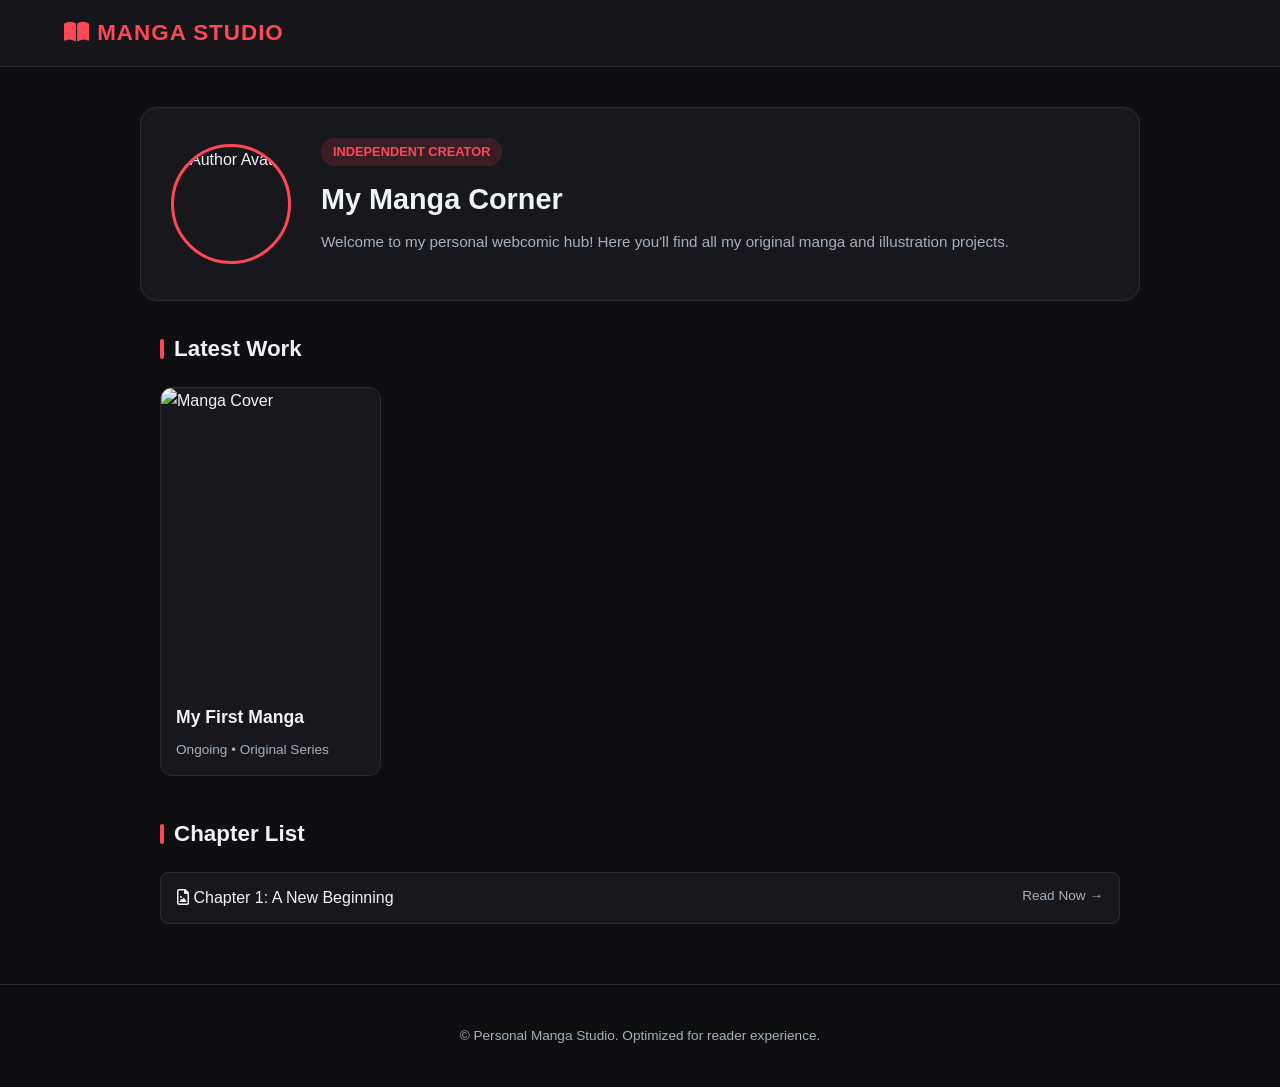
==== index.html @ dee367f9 "Update index.html" ====
<!DOCTYPE html>
<html lang="en">
<head>
  <meta charset="UTF-8">
  <meta name="viewport" content="width=device-width, initial-scale=1.0">
  <title>SorraWorks | Author Portfolio</title>
  <link href="https://cdnjs.cloudflare.com/ajax/libs/font-awesome/6.0.0/css/all.min.css" rel="stylesheet">
  <style>
    :root {
      --bg-primary: #0f0f12;
      --bg-card: #18181c;
      --accent: #ff4757;
      --accent-hover: #ff6b81;
      --text-main: #f1f2f6;
      --text-muted: #a4b0be;
    }

    * { box-sizing: border-box; margin: 0; padding: 0; }
    
    body {
      font-family: 'Segoe UI', Tahoma, Geneva, Verdana, sans-serif;
      background-color: var(--bg-primary);
      color: var(--text-main);
      line-height: 1.6;
    }

    /* Header & Navigation */
    header {
      background: rgba(24, 24, 28, 0.9);
      backdrop-filter: blur(10px);
      position: sticky;
      top: 0;
      z-index: 100;
      border-bottom: 1px solid #2a2a30;
      padding: 15px 5%;
      display: flex;
      justify-content: space-between;
      align-items: center;
    }

    .logo {
      font-size: 1.4rem;
      font-weight: 800;
      color: var(--accent);
      text-transform: uppercase;
      letter-spacing: 1px;
    }

    /* Author Hero Section */
    .hero {
      max-width: 1000px;
      margin: 40px auto 20px;
      padding: 30px;
      display: flex;
      gap: 30px;
      align-items: center;
      background: var(--bg-card);
      border-radius: 16px;
      border: 1px solid #2a2a30;
    }

    .author-avatar {
  width: 120px;  /* Thay đổi chiều rộng (ví dụ: 150px nếu muốn to hơn) */
  height: 120px; /* Thay đổi chiều cao (giữ nguyên bằng width để ảnh luôn tròn) */
  border-radius: 50%;
  object-fit: cover;
  border: 3px solid var(--accent);
  flex-shrink: 0;
    }

    .author-info h1 {
      font-size: 1.8rem;
      margin-bottom: 8px;
    }

    .author-info p {
      color: var(--text-muted);
      font-size: 0.95rem;
      margin-bottom: 15px;
    }

    .badge {
      display: inline-block;
      background: rgba(255, 71, 87, 0.15);
      color: var(--accent);
      padding: 4px 12px;
      border-radius: 20px;
      font-size: 0.8rem;
      font-weight: 600;
      margin-bottom: 10px;
    }

    /* Main Content Container */
    .container {
      max-width: 1000px;
      margin: 30px auto;
      padding: 0 20px;
    }

    .section-title {
      font-size: 1.4rem;
      margin-bottom: 20px;
      display: flex;
      align-items: center;
      gap: 10px;
    }

    .section-title::before {
      content: '';
      display: block;
      width: 4px;
      height: 20px;
      background: var(--accent);
      border-radius: 2px;
    }

    /* Manga Card Grid */
    .manga-grid {
      display: grid;
      grid-template-columns: repeat(auto-fill, minmax(220px, 1fr));
      gap: 25px;
    }

    .manga-card {
      background: var(--bg-card);
      border-radius: 12px;
      overflow: hidden;
      border: 1px solid #2a2a30;
      transition: all 0.3s ease;
      text-decoration: none;
      color: inherit;
      display: flex;
      flex-direction: column;
    }

    .manga-card:hover {
      transform: translateY(-8px);
      border-color: var(--accent);
      box-shadow: 0 10px 20px rgba(255, 71, 87, 0.15);
    }

    .cover-wrapper {
      position: relative;
      width: 100%;
      height: 300px;
      overflow: hidden;
    }

    .cover-wrapper img {
      width: 100%;
      height: 100%;
      object-fit: cover;
      transition: transform 0.5s ease;
    }

    .manga-card:hover .cover-wrapper img {
      transform: scale(1.05);
    }

    .card-details {
      padding: 15px;
      flex-grow: 1;
      display: flex;
      flex-direction: column;
      justify-content: space-between;
    }

    .manga-title {
      font-size: 1.1rem;
      font-weight: 700;
      margin-bottom: 8px;
    }

    .chapter-count {
      color: var(--text-muted);
      font-size: 0.85rem;
    }

    /* Chapter List */
    .chapter-list {
      margin-top: 15px;
      list-style: none;
    }

    .chapter-item a {
      display: flex;
      justify-content: space-between;
      padding: 12px 16px;
      background: var(--bg-card);
      margin-bottom: 8px;
      border-radius: 8px;
      color: var(--text-main);
      text-decoration: none;
      border: 1px solid #2a2a30;
      transition: all 0.2s;
    }

    .chapter-item a:hover {
      background: #222228;
      border-color: var(--accent);
      color: var(--accent);
    }

    footer {
      text-align: center;
      padding: 40px 20px;
      color: var(--text-muted);
      font-size: 0.85rem;
      border-top: 1px solid #2a2a30;
      margin-top: 60px;
    }

    @media (max-width: 600px) {
      .hero {
        flex-direction: column;
        text-align: center;
      }
    }
  </style>
</head>
<body>

  <header>
    <div class="logo"><i class="fa-solid fa-book-open"></i> Manga Studio</div>
  </header>

  <div class="hero">
    <img src="IMG_1903 (1).PNG" alt="Author Avatar" class="author-avatar">
    <div class="author-info">
      <span class="badge">INDEPENDENT CREATOR</span>
      <h1>My Manga Corner</h1>
      <p>Welcome to my personal webcomic hub! Here you'll find all my original manga and illustration projects.</p>
    </div>
  </div>

  <div class="container">
    <h2 class="section-title">Latest Work</h2>
    
    <div class="manga-grid">
      <div class="manga-card">
        <div class="cover-wrapper">
          <img src="IMG_1903 (1).PNG" alt="Manga Cover">
        </div>
        <div class="card-details">
          <div>
            <div class="manga-title">My First Manga</div>
            <div class="chapter-count">Ongoing • Original Series</div>
          </div>
        </div>
      </div>
    </div>

    <h2 class="section-title" style="margin-top: 40px;">Chapter List</h2>
    <ul class="chapter-list">
      <li class="chapter-item">
        <a href="read-ch1.html">
          <span><i class="fa-regular fa-file-image"></i> Chapter 1: A New Beginning</span>
          <span style="color: var(--text-muted); font-size: 0.85rem;">Read Now →</span>
        </a>
      </li>
    </ul>
  </div>

  <footer>
    <p>© Personal Manga Studio. Optimized for reader experience.</p>
  </footer>

</body>
</html>
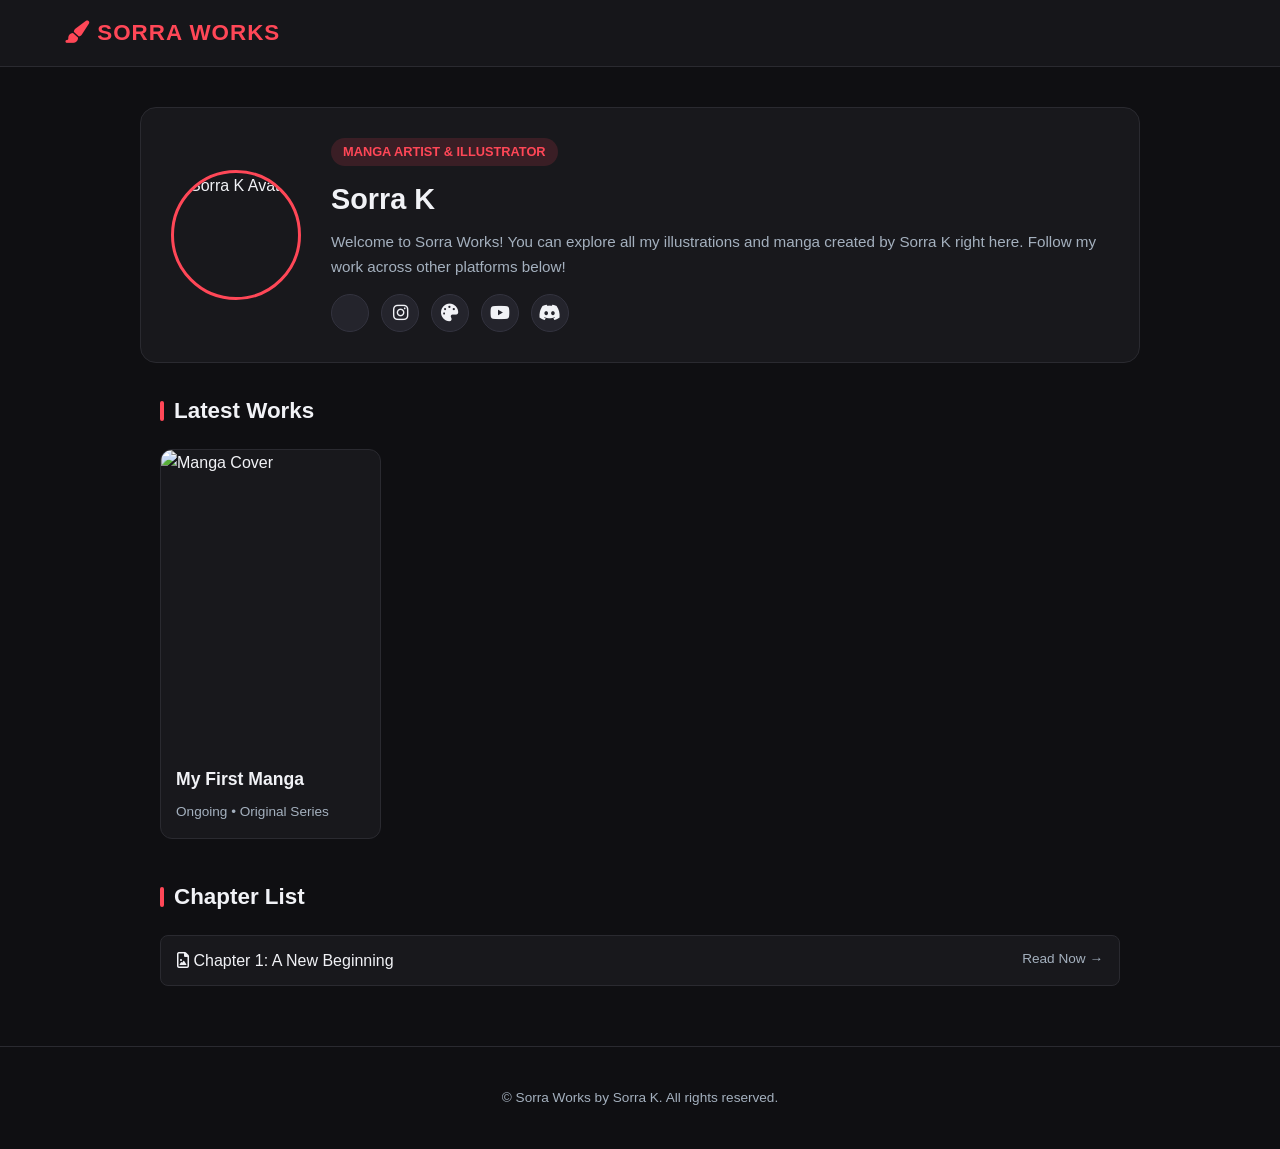
==== commit a0bd50f5: "Update index.html" ====
--- a/index.html
+++ b/index.html
@@ -3,7 +3,7 @@
 <head>
   <meta charset="UTF-8">
   <meta name="viewport" content="width=device-width, initial-scale=1.0">
-  <title>SorraWorks | Author Portfolio</title>
+  <title>Sorra Works | Official Portfolio</title>
   <link href="https://cdnjs.cloudflare.com/ajax/libs/font-awesome/6.0.0/css/all.min.css" rel="stylesheet">
   <style>
     :root {
@@ -60,12 +60,12 @@
     }
 
     .author-avatar {
-  width: 120px;  /* Thay đổi chiều rộng (ví dụ: 150px nếu muốn to hơn) */
-  height: 120px; /* Thay đổi chiều cao (giữ nguyên bằng width để ảnh luôn tròn) */
-  border-radius: 50%;
-  object-fit: cover;
-  border: 3px solid var(--accent);
-  flex-shrink: 0;
+      width: 130px;
+      height: 130px;
+      border-radius: 50%;
+      object-fit: cover;
+      border: 3px solid var(--accent);
+      flex-shrink: 0;
     }
 
     .author-info h1 {
@@ -90,6 +90,34 @@
       margin-bottom: 10px;
     }
 
+    /* Social Media Links */
+    .social-links {
+      display: flex;
+      gap: 12px;
+      margin-top: 10px;
+    }
+
+    .social-btn {
+      width: 38px;
+      height: 38px;
+      border-radius: 50%;
+      background: #24242c;
+      color: var(--text-main);
+      display: flex;
+      align-items: center;
+      justify-content: center;
+      text-decoration: none;
+      transition: all 0.3s ease;
+      font-size: 1.1rem;
+      border: 1px solid #33333f;
+    }
+
+    .social-btn:hover {
+      background: var(--accent);
+      color: #fff;
+      transform: translateY(-3px);
+    }
+
     /* Main Content Container */
     .container {
       max-width: 1000px;
@@ -215,26 +243,38 @@
         flex-direction: column;
         text-align: center;
       }
+      .social-links {
+        justify-content: center;
+      }
     }
   </style>
 </head>
 <body>
 
   <header>
-    <div class="logo"><i class="fa-solid fa-book-open"></i> Manga Studio</div>
+    <div class="logo"><i class="fa-solid fa-paintbrush"></i> Sorra Works</div>
   </header>
 
   <div class="hero">
-    <img src="IMG_1903 (1).PNG" alt="Author Avatar" class="author-avatar">
+    <img src="IMG_1903 (1).PNG" alt="Sorra K Avatar" class="author-avatar">
+    
     <div class="author-info">
-      <span class="badge">INDEPENDENT CREATOR</span>
-      <h1>My Manga Corner</h1>
-      <p>Welcome to my personal webcomic hub! Here you'll find all my original manga and illustration projects.</p>
+      <span class="badge">MANGA ARTIST & ILLUSTRATOR</span>
+      <h1>Sorra K</h1>
+      <p>Welcome to Sorra Works! You can explore all my illustrations and manga created by Sorra K right here. Follow my work across other platforms below!</p>
+      
+      <div class="social-links">
+        <a href="https://x.com" target="_blank" class="social-btn" title="X (Twitter)"><i class="fa-brands fa-x-twitter"></i></a>
+        <a href="https://instagram.com" target="_blank" class="social-btn" title="Instagram"><i class="fa-brands fa-instagram"></i></a>
+        <a href="https://pixiv.net" target="_blank" class="social-btn" title="Pixiv"><i class="fa-solid fa-palette"></i></a>
+        <a href="https://youtube.com" target="_blank" class="social-btn" title="YouTube"><i class="fa-brands fa-youtube"></i></a>
+        <a href="https://discord.com" target="_blank" class="social-btn" title="Discord"><i class="fa-brands fa-discord"></i></a>
+      </div>
     </div>
   </div>
 
   <div class="container">
-    <h2 class="section-title">Latest Work</h2>
+    <h2 class="section-title">Latest Works</h2>
     
     <div class="manga-grid">
       <div class="manga-card">
@@ -262,7 +302,7 @@
   </div>
 
   <footer>
-    <p>© Personal Manga Studio. Optimized for reader experience.</p>
+    <p>© Sorra Works by Sorra K. All rights reserved.</p>
   </footer>
 
 </body>
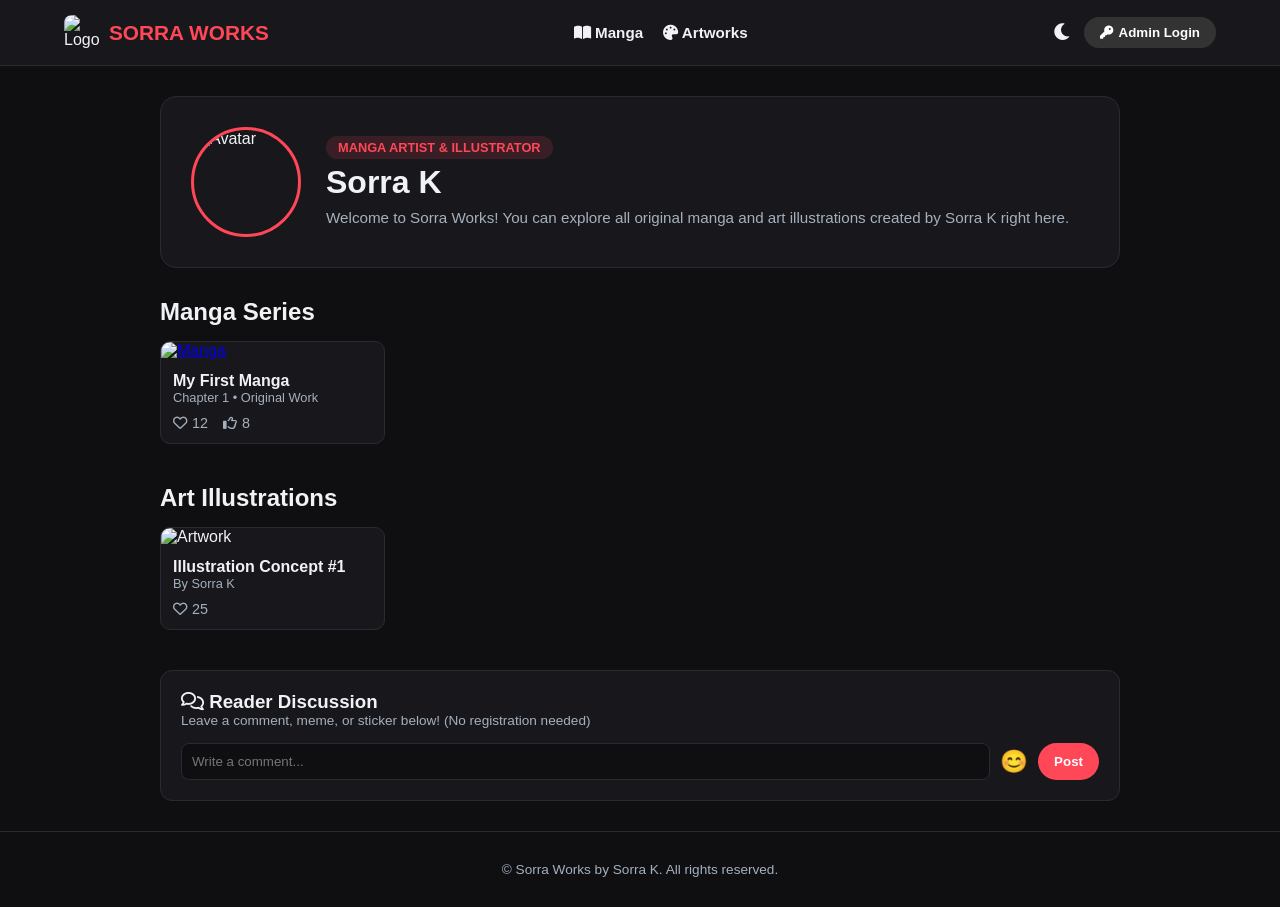
==== commit 5df4ad87: "Update index.html" ====
--- a/index.html
+++ b/index.html
@@ -1,309 +1,406 @@
 <!DOCTYPE html>
-<html lang="en">
+<html lang="en" data-theme="dark">
 <head>
   <meta charset="UTF-8">
   <meta name="viewport" content="width=device-width, initial-scale=1.0">
-  <title>Sorra Works | Official Portfolio</title>
+  <title>Sorra Works | Official Manga & Art Platform</title>
   <link href="https://cdnjs.cloudflare.com/ajax/libs/font-awesome/6.0.0/css/all.min.css" rel="stylesheet">
   <style>
+    /* CSS Variables for Light & Dark Mode */
     :root {
       --bg-primary: #0f0f12;
       --bg-card: #18181c;
-      --accent: #ff4757;
-      --accent-hover: #ff6b81;
       --text-main: #f1f2f6;
       --text-muted: #a4b0be;
+      --accent: #ff4757;
+      --border: #2a2a32;
+    }
+
+    [data-theme="light"] {
+      --bg-primary: #f5f5f7;
+      --bg-card: #ffffff;
+      --text-main: #1d1d1f;
+      --text-muted: #86868b;
+      --accent: #ff4757;
+      --border: #e5e5ea;
     }
 
     * { box-sizing: border-box; margin: 0; padding: 0; }
-    
+
     body {
       font-family: 'Segoe UI', Tahoma, Geneva, Verdana, sans-serif;
       background-color: var(--bg-primary);
       color: var(--text-main);
-      line-height: 1.6;
-    }
-
-    /* Header & Navigation */
+      transition: background-color 0.3s, color 0.3s;
+    }
+
+    /* Header */
     header {
-      background: rgba(24, 24, 28, 0.9);
-      backdrop-filter: blur(10px);
+      background: var(--bg-card);
+      border-bottom: 1px solid var(--border);
+      padding: 15px 5%;
+      display: flex;
+      justify-content: space-between;
+      align-items: center;
       position: sticky;
       top: 0;
       z-index: 100;
-      border-bottom: 1px solid #2a2a30;
-      padding: 15px 5%;
-      display: flex;
-      justify-content: space-between;
-      align-items: center;
-    }
-
-    .logo {
-      font-size: 1.4rem;
+    }
+
+    .logo-container {
+      display: flex;
+      align-items: center;
+      gap: 10px;
+    }
+
+    .site-logo {
+      width: 35px;
+      height: 35px;
+      border-radius: 8px;
+      object-fit: cover;
+    }
+
+    .logo-text {
+      font-size: 1.3rem;
       font-weight: 800;
       color: var(--accent);
       text-transform: uppercase;
-      letter-spacing: 1px;
-    }
-
-    /* Author Hero Section */
+    }
+
+    nav {
+      display: flex;
+      gap: 20px;
+    }
+
+    nav a {
+      color: var(--text-main);
+      text-decoration: none;
+      font-weight: 600;
+      font-size: 0.95rem;
+    }
+
+    .nav-actions {
+      display: flex;
+      align-items: center;
+      gap: 12px;
+    }
+
+    .btn {
+      padding: 8px 16px;
+      border-radius: 20px;
+      border: none;
+      font-weight: 600;
+      cursor: pointer;
+      background: var(--accent);
+      color: white;
+      text-decoration: none;
+      display: inline-flex;
+      align-items: center;
+      gap: 6px;
+    }
+
+    .theme-toggle {
+      background: none;
+      border: none;
+      color: var(--text-main);
+      font-size: 1.2rem;
+      cursor: pointer;
+    }
+
+    /* Container */
+    .container {
+      max-width: 1000px;
+      margin: 30px auto;
+      padding: 0 20px;
+    }
+
+    /* Hero / Creator Profile */
     .hero {
-      max-width: 1000px;
-      margin: 40px auto 20px;
-      padding: 30px;
-      display: flex;
-      gap: 30px;
-      align-items: center;
       background: var(--bg-card);
       border-radius: 16px;
-      border: 1px solid #2a2a30;
+      padding: 30px;
+      display: flex;
+      gap: 25px;
+      align-items: center;
+      border: 1px solid var(--border);
+      margin-bottom: 30px;
     }
 
     .author-avatar {
-      width: 130px;
-      height: 130px;
+      width: 110px;
+      height: 110px;
       border-radius: 50%;
       object-fit: cover;
       border: 3px solid var(--accent);
-      flex-shrink: 0;
-    }
-
-    .author-info h1 {
-      font-size: 1.8rem;
-      margin-bottom: 8px;
-    }
-
-    .author-info p {
-      color: var(--text-muted);
-      font-size: 0.95rem;
-      margin-bottom: 15px;
     }
 
     .badge {
-      display: inline-block;
       background: rgba(255, 71, 87, 0.15);
       color: var(--accent);
       padding: 4px 12px;
       border-radius: 20px;
       font-size: 0.8rem;
       font-weight: 600;
-      margin-bottom: 10px;
-    }
-
-    /* Social Media Links */
-    .social-links {
-      display: flex;
-      gap: 12px;
-      margin-top: 10px;
-    }
-
-    .social-btn {
-      width: 38px;
-      height: 38px;
-      border-radius: 50%;
-      background: #24242c;
-      color: var(--text-main);
-      display: flex;
-      align-items: center;
-      justify-content: center;
-      text-decoration: none;
-      transition: all 0.3s ease;
-      font-size: 1.1rem;
-      border: 1px solid #33333f;
-    }
-
-    .social-btn:hover {
-      background: var(--accent);
-      color: #fff;
-      transform: translateY(-3px);
-    }
-
-    /* Main Content Container */
-    .container {
-      max-width: 1000px;
-      margin: 30px auto;
-      padding: 0 20px;
-    }
-
-    .section-title {
-      font-size: 1.4rem;
-      margin-bottom: 20px;
-      display: flex;
-      align-items: center;
+    }
+
+    /* Sorra Panel (Admin Only Dashboard) */
+    .admin-panel {
+      background: var(--bg-card);
+      border: 2px dashed var(--accent);
+      border-radius: 12px;
+      padding: 20px;
+      margin-bottom: 30px;
+      display: none; /* Hidden by default for regular viewers */
+    }
+
+    .admin-panel h3 {
+      color: var(--accent);
+      margin-bottom: 12px;
+    }
+
+    .admin-controls {
+      display: flex;
       gap: 10px;
-    }
-
-    .section-title::before {
-      content: '';
-      display: block;
-      width: 4px;
-      height: 20px;
-      background: var(--accent);
-      border-radius: 2px;
-    }
-
-    /* Manga Card Grid */
-    .manga-grid {
+      flex-wrap: wrap;
+    }
+
+    /* Content Cards */
+    .content-grid {
       display: grid;
       grid-template-columns: repeat(auto-fill, minmax(220px, 1fr));
-      gap: 25px;
-    }
-
-    .manga-card {
+      gap: 20px;
+      margin-bottom: 40px;
+    }
+
+    .card {
+      background: var(--bg-card);
+      border-radius: 10px;
+      overflow: hidden;
+      border: 1px solid var(--border);
+      text-decoration: none;
+      color: inherit;
+    }
+
+    .card img {
+      width: 100%;
+      height: 280px;
+      object-fit: cover;
+    }
+
+    .card-info {
+      padding: 12px;
+    }
+
+    /* Like / Reactions Bar */
+    .reaction-bar {
+      display: flex;
+      gap: 15px;
+      margin-top: 10px;
+    }
+
+    .reaction-btn {
+      background: none;
+      border: none;
+      color: var(--text-muted);
+      cursor: pointer;
+      display: flex;
+      align-items: center;
+      gap: 5px;
+      font-size: 0.9rem;
+    }
+
+    .reaction-btn:hover, .reaction-btn.active {
+      color: var(--accent);
+    }
+
+    /* Comments Section */
+    .comments-section {
       background: var(--bg-card);
       border-radius: 12px;
-      overflow: hidden;
-      border: 1px solid #2a2a30;
-      transition: all 0.3s ease;
-      text-decoration: none;
-      color: inherit;
-      display: flex;
-      flex-direction: column;
-    }
-
-    .manga-card:hover {
-      transform: translateY(-8px);
-      border-color: var(--accent);
-      box-shadow: 0 10px 20px rgba(255, 71, 87, 0.15);
-    }
-
-    .cover-wrapper {
-      position: relative;
-      width: 100%;
-      height: 300px;
-      overflow: hidden;
-    }
-
-    .cover-wrapper img {
-      width: 100%;
-      height: 100%;
-      object-fit: cover;
-      transition: transform 0.5s ease;
-    }
-
-    .manga-card:hover .cover-wrapper img {
-      transform: scale(1.05);
-    }
-
-    .card-details {
-      padding: 15px;
-      flex-grow: 1;
-      display: flex;
-      flex-direction: column;
-      justify-content: space-between;
-    }
-
-    .manga-title {
-      font-size: 1.1rem;
-      font-weight: 700;
-      margin-bottom: 8px;
-    }
-
-    .chapter-count {
-      color: var(--text-muted);
-      font-size: 0.85rem;
-    }
-
-    /* Chapter List */
-    .chapter-list {
+      padding: 20px;
+      border: 1px solid var(--border);
+      margin-top: 30px;
+    }
+
+    .comment-input-box {
+      display: flex;
+      gap: 10px;
       margin-top: 15px;
-      list-style: none;
-    }
-
-    .chapter-item a {
-      display: flex;
-      justify-content: space-between;
-      padding: 12px 16px;
-      background: var(--bg-card);
-      margin-bottom: 8px;
+    }
+
+    .comment-input {
+      flex: 1;
+      padding: 10px;
       border-radius: 8px;
+      border: 1px solid var(--border);
+      background: var(--bg-primary);
       color: var(--text-main);
-      text-decoration: none;
-      border: 1px solid #2a2a30;
-      transition: all 0.2s;
-    }
-
-    .chapter-item a:hover {
-      background: #222228;
-      border-color: var(--accent);
-      color: var(--accent);
+    }
+
+    .sticker-btn {
+      background: none;
+      border: none;
+      font-size: 1.4rem;
+      cursor: pointer;
     }
 
     footer {
       text-align: center;
-      padding: 40px 20px;
+      padding: 30px;
       color: var(--text-muted);
+      border-top: 1px solid var(--border);
       font-size: 0.85rem;
-      border-top: 1px solid #2a2a30;
-      margin-top: 60px;
-    }
-
-    @media (max-width: 600px) {
-      .hero {
-        flex-direction: column;
-        text-align: center;
-      }
-      .social-links {
-        justify-content: center;
-      }
     }
   </style>
 </head>
 <body>
 
   <header>
-    <div class="logo"><i class="fa-solid fa-paintbrush"></i> Sorra Works</div>
+    <div class="logo-container">
+      <img src="IMG_1903 (1).PNG" id="siteLogoImg" class="site-logo" alt="Logo">
+      <span class="logo-text" id="siteNameText">Sorra Works</span>
+    </div>
+
+    <nav>
+      <a href="#manga"><i class="fa-solid fa-book-open"></i> Manga</a>
+      <a href="#illustrations"><i class="fa-solid fa-palette"></i> Artworks</a>
+    </nav>
+
+    <div class="nav-actions">
+      <button class="theme-toggle" onclick="toggleTheme()" title="Toggle Theme">
+        <i class="fa-solid fa-moon"></i>
+      </button>
+      <button class="btn" style="background: #333;" onclick="loginAdmin()"><i class="fa-solid fa-key"></i> Admin Login</button>
+    </div>
   </header>
 
-  <div class="hero">
-    <img src="IMG_1903 (1).PNG" alt="Sorra K Avatar" class="author-avatar">
-    
-    <div class="author-info">
-      <span class="badge">MANGA ARTIST & ILLUSTRATOR</span>
-      <h1>Sorra K</h1>
-      <p>Welcome to Sorra Works! You can explore all my illustrations and manga created by Sorra K right here. Follow my work across other platforms below!</p>
+  <div class="container">
+
+    <div class="admin-panel" id="sorraPanel">
+      <h3><i class="fa-solid fa-sliders"></i> Sorra Panel (Owner Control)</h3>
+      <p style="font-size: 0.85rem; margin-bottom: 15px; color: var(--text-muted);">Only you can see this panel after entering the admin key.</p>
       
-      <div class="social-links">
-        <a href="https://x.com" target="_blank" class="social-btn" title="X (Twitter)"><i class="fa-brands fa-x-twitter"></i></a>
-        <a href="https://instagram.com" target="_blank" class="social-btn" title="Instagram"><i class="fa-brands fa-instagram"></i></a>
-        <a href="https://pixiv.net" target="_blank" class="social-btn" title="Pixiv"><i class="fa-solid fa-palette"></i></a>
-        <a href="https://youtube.com" target="_blank" class="social-btn" title="YouTube"><i class="fa-brands fa-youtube"></i></a>
-        <a href="https://discord.com" target="_blank" class="social-btn" title="Discord"><i class="fa-brands fa-discord"></i></a>
+      <div class="admin-controls">
+        <button class="btn" onclick="changeSiteLogo()"><i class="fa-solid fa-image"></i> Change Logo</button>
+        <button class="btn" onclick="changeAvatar()"><i class="fa-solid fa-user-pen"></i> Change Avatar</button>
+        <button class="btn"><i class="fa-solid fa-plus"></i> Add New Manga</button>
+        <button class="btn"><i class="fa-solid fa-upload"></i> Upload Art</button>
       </div>
     </div>
-  </div>
-
-  <div class="container">
-    <h2 class="section-title">Latest Works</h2>
-    
-    <div class="manga-grid">
-      <div class="manga-card">
-        <div class="cover-wrapper">
-          <img src="IMG_1903 (1).PNG" alt="Manga Cover">
-        </div>
-        <div class="card-details">
-          <div>
-            <div class="manga-title">My First Manga</div>
-            <div class="chapter-count">Ongoing • Original Series</div>
+
+    <div class="hero">
+      <img src="IMG_1903 (1).PNG" id="authorAvatarImg" class="author-avatar" alt="Avatar">
+      <div>
+        <span class="badge">MANGA ARTIST & ILLUSTRATOR</span>
+        <h1 style="margin: 8px 0;">Sorra K</h1>
+        <p style="color: var(--text-muted); font-size: 0.95rem;">
+          Welcome to Sorra Works! You can explore all original manga and art illustrations created by Sorra K right here.
+        </p>
+      </div>
+    </div>
+
+    <h2 id="manga" style="margin-bottom: 15px;">Manga Series</h2>
+    <div class="content-grid">
+      <div class="card">
+        <a href="read-ch1.html">
+          <img src="IMG_1903 (1).PNG" alt="Manga">
+        </a>
+        <div class="card-info">
+          <h3 style="font-size: 1rem;">My First Manga</h3>
+          <p style="color: var(--text-muted); font-size: 0.8rem;">Chapter 1 • Original Work</p>
+          
+          <div class="reaction-bar">
+            <button class="reaction-btn" onclick="addLike(this)"><i class="fa-regular fa-heart"></i> <span>12</span></button>
+            <button class="reaction-btn" onclick="addLike(this)"><i class="fa-regular fa-thumbs-up"></i> <span>8</span></button>
           </div>
         </div>
       </div>
     </div>
 
-    <h2 class="section-title" style="margin-top: 40px;">Chapter List</h2>
-    <ul class="chapter-list">
-      <li class="chapter-item">
-        <a href="read-ch1.html">
-          <span><i class="fa-regular fa-file-image"></i> Chapter 1: A New Beginning</span>
-          <span style="color: var(--text-muted); font-size: 0.85rem;">Read Now →</span>
-        </a>
-      </li>
-    </ul>
+    <h2 id="illustrations" style="margin-bottom: 15px;">Art Illustrations</h2>
+    <div class="content-grid">
+      <div class="card">
+        <img src="IMG_1903 (1).PNG" alt="Artwork">
+        <div class="card-info">
+          <h3 style="font-size: 1rem;">Illustration Concept #1</h3>
+          <p style="color: var(--text-muted); font-size: 0.8rem;">By Sorra K</p>
+          
+          <div class="reaction-bar">
+            <button class="reaction-btn" onclick="addLike(this)"><i class="fa-regular fa-heart"></i> <span>25</span></button>
+          </div>
+        </div>
+      </div>
+    </div>
+
+    <div class="comments-section">
+      <h3><i class="fa-regular fa-comments"></i> Reader Discussion</h3>
+      <p style="font-size: 0.85rem; color: var(--text-muted);">Leave a comment, meme, or sticker below! (No registration needed)</p>
+
+      <div class="comment-input-box">
+        <input type="text" class="comment-input" placeholder="Write a comment...">
+        <button class="sticker-btn" title="Add Sticker/Meme">😊</button>
+        <button class="btn">Post</button>
+      </div>
+    </div>
+
   </div>
 
   <footer>
     <p>© Sorra Works by Sorra K. All rights reserved.</p>
   </footer>
 
+  <script>
+    // Theme Switcher (Light / Dark)
+    function toggleTheme() {
+      const body = document.documentElement;
+      if (body.getAttribute('data-theme') === 'light') {
+        body.setAttribute('data-theme', 'dark');
+      } else {
+        body.setAttribute('data-theme', 'light');
+      }
+    }
+
+    // Secret Admin Login for Sorra Panel
+    function loginAdmin() {
+      const password = prompt("Enter Sorra Panel Admin Key:");
+      if (password === "sorra123") { // Default password
+        alert("Welcome, Sorra K! Sorra Panel unlocked.");
+        document.getElementById('sorraPanel').style.display = 'block';
+      } else if (password !== null) {
+        alert("Incorrect Admin Key.");
+      }
+    }
+
+    // Admin Action: Change Logo
+    function changeSiteLogo() {
+      const newLogoUrl = prompt("Enter new Logo Image File Name or URL:");
+      if (newLogoUrl) {
+        document.getElementById('siteLogoImg').src = newLogoUrl;
+      }
+    }
+
+    // Admin Action: Change Avatar
+    function changeAvatar() {
+      const newAvatarUrl = prompt("Enter new Avatar Image File Name or URL:");
+      if (newAvatarUrl) {
+        document.getElementById('authorAvatarImg').src = newAvatarUrl;
+      }
+    }
+
+    // Reader Reaction Handler
+    function addLike(btn) {
+      const countSpan = btn.querySelector('span');
+      let currentLikes = parseInt(countSpan.textContent);
+      
+      if (!btn.classList.contains('active')) {
+        btn.classList.add('active');
+        countSpan.textContent = currentLikes + 1;
+      } else {
+        btn.classList.remove('active');
+        countSpan.textContent = currentLikes - 1;
+      }
+    }
+  </script>
+
 </body>
 </html>
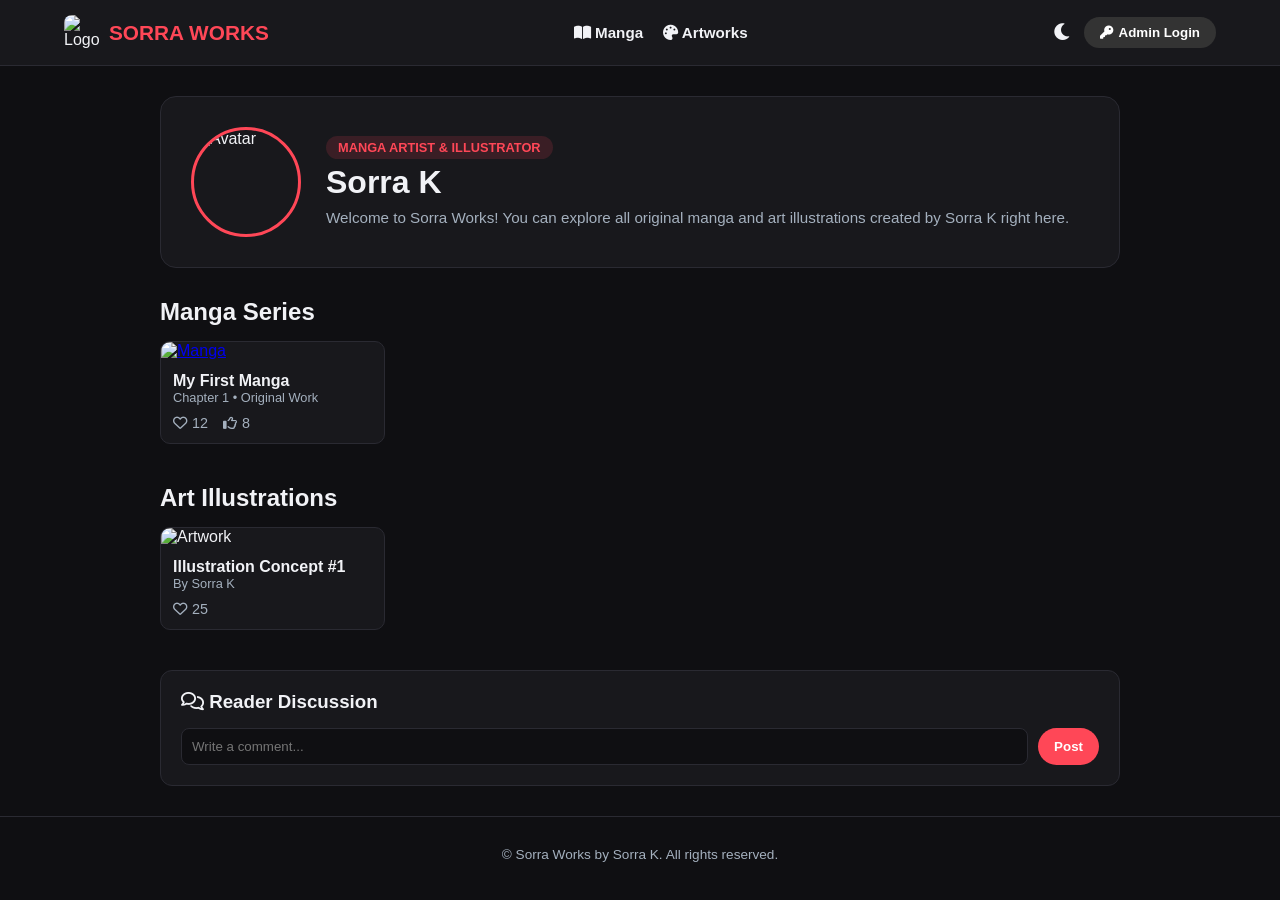
==== commit a3bc91df: "Update index.html" ====
--- a/index.html
+++ b/index.html
@@ -3,10 +3,9 @@
 <head>
   <meta charset="UTF-8">
   <meta name="viewport" content="width=device-width, initial-scale=1.0">
-  <title>Sorra Works | Official Manga & Art Platform</title>
+  <title>Sorra Works | Official Platform</title>
   <link href="https://cdnjs.cloudflare.com/ajax/libs/font-awesome/6.0.0/css/all.min.css" rel="stylesheet">
   <style>
-    /* CSS Variables for Light & Dark Mode */
     :root {
       --bg-primary: #0f0f12;
       --bg-card: #18181c;
@@ -34,7 +33,7 @@
       transition: background-color 0.3s, color 0.3s;
     }
 
-    /* Header */
+    /* Navigation Bar */
     header {
       background: var(--bg-card);
       border-bottom: 1px solid var(--border);
@@ -114,7 +113,28 @@
       padding: 0 20px;
     }
 
-    /* Hero / Creator Profile */
+    /* Sorra Panel (Khung quản trị ẩn) */
+    .sorra-panel {
+      background: var(--bg-card);
+      border: 2px dashed var(--accent);
+      border-radius: 12px;
+      padding: 20px;
+      margin-bottom: 30px;
+      display: none; /* Mặc định ẩn với người xem */
+    }
+
+    .sorra-panel h3 {
+      color: var(--accent);
+      margin-bottom: 12px;
+    }
+
+    .admin-controls {
+      display: flex;
+      gap: 10px;
+      flex-wrap: wrap;
+    }
+
+    /* Creator Profile */
     .hero {
       background: var(--bg-card);
       border-radius: 16px;
@@ -143,28 +163,7 @@
       font-weight: 600;
     }
 
-    /* Sorra Panel (Admin Only Dashboard) */
-    .admin-panel {
-      background: var(--bg-card);
-      border: 2px dashed var(--accent);
-      border-radius: 12px;
-      padding: 20px;
-      margin-bottom: 30px;
-      display: none; /* Hidden by default for regular viewers */
-    }
-
-    .admin-panel h3 {
-      color: var(--accent);
-      margin-bottom: 12px;
-    }
-
-    .admin-controls {
-      display: flex;
-      gap: 10px;
-      flex-wrap: wrap;
-    }
-
-    /* Content Cards */
+    /* Grid layout */
     .content-grid {
       display: grid;
       grid-template-columns: repeat(auto-fill, minmax(220px, 1fr));
@@ -191,7 +190,7 @@
       padding: 12px;
     }
 
-    /* Like / Reactions Bar */
+    /* Reactions & Like */
     .reaction-bar {
       display: flex;
       gap: 15px;
@@ -237,13 +236,6 @@
       color: var(--text-main);
     }
 
-    .sticker-btn {
-      background: none;
-      border: none;
-      font-size: 1.4rem;
-      cursor: pointer;
-    }
-
     footer {
       text-align: center;
       padding: 30px;
@@ -258,7 +250,7 @@
   <header>
     <div class="logo-container">
       <img src="IMG_1903 (1).PNG" id="siteLogoImg" class="site-logo" alt="Logo">
-      <span class="logo-text" id="siteNameText">Sorra Works</span>
+      <span class="logo-text">Sorra Works</span>
     </div>
 
     <nav>
@@ -276,15 +268,11 @@
 
   <div class="container">
 
-    <div class="admin-panel" id="sorraPanel">
-      <h3><i class="fa-solid fa-sliders"></i> Sorra Panel (Owner Control)</h3>
-      <p style="font-size: 0.85rem; margin-bottom: 15px; color: var(--text-muted);">Only you can see this panel after entering the admin key.</p>
-      
+    <div class="sorra-panel" id="sorraPanel">
+      <h3><i class="fa-solid fa-sliders"></i> Sorra Panel</h3>
       <div class="admin-controls">
         <button class="btn" onclick="changeSiteLogo()"><i class="fa-solid fa-image"></i> Change Logo</button>
         <button class="btn" onclick="changeAvatar()"><i class="fa-solid fa-user-pen"></i> Change Avatar</button>
-        <button class="btn"><i class="fa-solid fa-plus"></i> Add New Manga</button>
-        <button class="btn"><i class="fa-solid fa-upload"></i> Upload Art</button>
       </div>
     </div>
 
@@ -308,7 +296,6 @@
         <div class="card-info">
           <h3 style="font-size: 1rem;">My First Manga</h3>
           <p style="color: var(--text-muted); font-size: 0.8rem;">Chapter 1 • Original Work</p>
-          
           <div class="reaction-bar">
             <button class="reaction-btn" onclick="addLike(this)"><i class="fa-regular fa-heart"></i> <span>12</span></button>
             <button class="reaction-btn" onclick="addLike(this)"><i class="fa-regular fa-thumbs-up"></i> <span>8</span></button>
@@ -324,7 +311,6 @@
         <div class="card-info">
           <h3 style="font-size: 1rem;">Illustration Concept #1</h3>
           <p style="color: var(--text-muted); font-size: 0.8rem;">By Sorra K</p>
-          
           <div class="reaction-bar">
             <button class="reaction-btn" onclick="addLike(this)"><i class="fa-regular fa-heart"></i> <span>25</span></button>
           </div>
@@ -334,11 +320,8 @@
 
     <div class="comments-section">
       <h3><i class="fa-regular fa-comments"></i> Reader Discussion</h3>
-      <p style="font-size: 0.85rem; color: var(--text-muted);">Leave a comment, meme, or sticker below! (No registration needed)</p>
-
       <div class="comment-input-box">
         <input type="text" class="comment-input" placeholder="Write a comment...">
-        <button class="sticker-btn" title="Add Sticker/Meme">😊</button>
         <button class="btn">Post</button>
       </div>
     </div>
@@ -350,7 +333,7 @@
   </footer>
 
   <script>
-    // Theme Switcher (Light / Dark)
+    // Đổi giao diện Sáng / Tối
     function toggleTheme() {
       const body = document.documentElement;
       if (body.getAttribute('data-theme') === 'light') {
@@ -360,44 +343,39 @@
       }
     }
 
-    // Secret Admin Login for Sorra Panel
+    // Mở Sorra Panel bằng mật khẩu
     function loginAdmin() {
-      const password = prompt("Enter Sorra Panel Admin Key:");
-      if (password === "sorra123") { // Default password
-        alert("Welcome, Sorra K! Sorra Panel unlocked.");
+      const pass = prompt("Enter Admin Key:");
+      if (pass === "sorra123") {
+        alert("Sorra Panel unlocked!");
         document.getElementById('sorraPanel').style.display = 'block';
-      } else if (password !== null) {
-        alert("Incorrect Admin Key.");
+      } else if (pass !== null) {
+        alert("Incorrect Key.");
       }
     }
 
-    // Admin Action: Change Logo
+    // Đổi Logo
     function changeSiteLogo() {
-      const newLogoUrl = prompt("Enter new Logo Image File Name or URL:");
-      if (newLogoUrl) {
-        document.getElementById('siteLogoImg').src = newLogoUrl;
-      }
-    }
-
-    // Admin Action: Change Avatar
+      const newLogo = prompt("Enter Logo image file name (e.g. logo.png):");
+      if (newLogo) document.getElementById('siteLogoImg').src = newLogo;
+    }
+
+    // Đổi Avatar
     function changeAvatar() {
-      const newAvatarUrl = prompt("Enter new Avatar Image File Name or URL:");
-      if (newAvatarUrl) {
-        document.getElementById('authorAvatarImg').src = newAvatarUrl;
-      }
-    }
-
-    // Reader Reaction Handler
+      const newAvatar = prompt("Enter Avatar image file name (e.g. avatar.png):");
+      if (newAvatar) document.getElementById('authorAvatarImg').src = newAvatar;
+    }
+
+    // Nút Thả Tim / Like cho người xem
     function addLike(btn) {
-      const countSpan = btn.querySelector('span');
-      let currentLikes = parseInt(countSpan.textContent);
-      
+      const count = btn.querySelector('span');
+      let val = parseInt(count.textContent);
       if (!btn.classList.contains('active')) {
         btn.classList.add('active');
-        countSpan.textContent = currentLikes + 1;
+        count.textContent = val + 1;
       } else {
         btn.classList.remove('active');
-        countSpan.textContent = currentLikes - 1;
+        count.textContent = val - 1;
       }
     }
   </script>
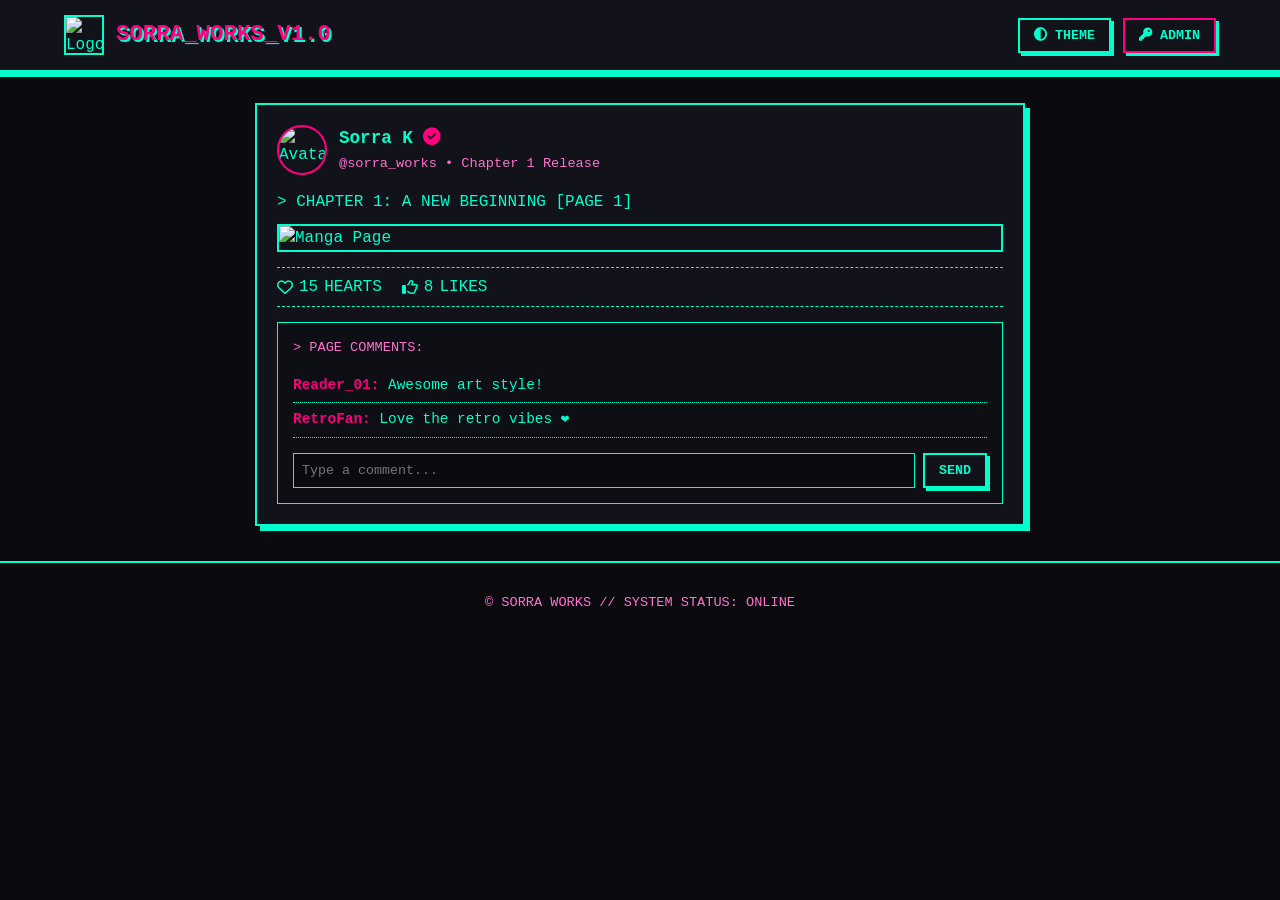
==== commit d0cb5b71: "Update index.html" ====
--- a/index.html
+++ b/index.html
@@ -3,40 +3,42 @@
 <head>
   <meta charset="UTF-8">
   <meta name="viewport" content="width=device-width, initial-scale=1.0">
-  <title>Sorra Works | Official Platform</title>
+  <title>SORRA WORKS // RETRO PLATFORM</title>
   <link href="https://cdnjs.cloudflare.com/ajax/libs/font-awesome/6.0.0/css/all.min.css" rel="stylesheet">
   <style>
+    /* RETRO THEME STYLES */
     :root {
-      --bg-primary: #0f0f12;
-      --bg-card: #18181c;
-      --text-main: #f1f2f6;
-      --text-muted: #a4b0be;
-      --accent: #ff4757;
-      --border: #2a2a32;
+      --bg-primary: #0a0a0f;
+      --bg-card: #12121a;
+      --text-main: #00ffcc;
+      --text-muted: #ff71ce;
+      --accent: #ff007f;
+      --border: #00ffcc;
+      --font-retro: 'Courier New', Courier, monospace;
     }
 
     [data-theme="light"] {
-      --bg-primary: #f5f5f7;
-      --bg-card: #ffffff;
-      --text-main: #1d1d1f;
-      --text-muted: #86868b;
-      --accent: #ff4757;
-      --border: #e5e5ea;
+      --bg-primary: #f4ebd9;
+      --bg-card: #fffcf0;
+      --text-main: #111111;
+      --text-muted: #d9534f;
+      --accent: #d9534f;
+      --border: #111111;
     }
 
     * { box-sizing: border-box; margin: 0; padding: 0; }
 
     body {
-      font-family: 'Segoe UI', Tahoma, Geneva, Verdana, sans-serif;
+      font-family: var(--font-retro);
       background-color: var(--bg-primary);
       color: var(--text-main);
-      transition: background-color 0.3s, color 0.3s;
-    }
-
-    /* Navigation Bar */
+      line-height: 1.5;
+    }
+
+    /* HEADER RETRO */
     header {
       background: var(--bg-card);
-      border-bottom: 1px solid var(--border);
+      border-bottom: 3px solid var(--border);
       padding: 15px 5%;
       display: flex;
       justify-content: space-between;
@@ -44,204 +46,188 @@
       position: sticky;
       top: 0;
       z-index: 100;
+      box-shadow: 0 4px 0px var(--border);
     }
 
     .logo-container {
       display: flex;
       align-items: center;
-      gap: 10px;
+      gap: 12px;
     }
 
     .site-logo {
-      width: 35px;
-      height: 35px;
-      border-radius: 8px;
+      width: 40px;
+      height: 40px;
+      border: 2px solid var(--border);
       object-fit: cover;
     }
 
     .logo-text {
-      font-size: 1.3rem;
-      font-weight: 800;
+      font-size: 1.4rem;
+      font-weight: bold;
       color: var(--accent);
       text-transform: uppercase;
-    }
-
-    nav {
+      text-shadow: 2px 2px var(--border);
+    }
+
+    .nav-actions {
+      display: flex;
+      align-items: center;
+      gap: 12px;
+    }
+
+    .btn-retro {
+      padding: 8px 14px;
+      background: var(--bg-card);
+      color: var(--text-main);
+      border: 2px solid var(--border);
+      font-family: var(--font-retro);
+      font-weight: bold;
+      cursor: pointer;
+      box-shadow: 3px 3px 0px var(--border);
+      transition: all 0.1s;
+    }
+
+    .btn-retro:active {
+      transform: translate(2px, 2px);
+      box-shadow: 1px 1px 0px var(--border);
+    }
+
+    /* CONTAINER */
+    .container {
+      max-width: 800px;
+      margin: 30px auto;
+      padding: 0 15px;
+    }
+
+    /* ADMIN PANEL */
+    .sorra-panel {
+      background: var(--bg-card);
+      border: 3px dashed var(--accent);
+      padding: 20px;
+      margin-bottom: 30px;
+      display: none;
+    }
+
+    .sorra-panel h3 {
+      color: var(--accent);
+      margin-bottom: 10px;
+    }
+
+    /* FEED STYLE LIKE X (TWITTER) */
+    .post-card {
+      background: var(--bg-card);
+      border: 2px solid var(--border);
+      box-shadow: 5px 5px 0px var(--border);
+      padding: 20px;
+      margin-bottom: 35px;
+    }
+
+    .post-header {
+      display: flex;
+      align-items: center;
+      gap: 12px;
+      margin-bottom: 15px;
+    }
+
+    .author-avatar {
+      width: 50px;
+      height: 50px;
+      border: 2px solid var(--accent);
+      border-radius: 50%;
+      object-fit: cover;
+    }
+
+    .post-author-info h4 {
+      color: var(--text-main);
+      font-size: 1.1rem;
+    }
+
+    .post-author-info span {
+      color: var(--text-muted);
+      font-size: 0.85rem;
+    }
+
+    .post-content {
+      margin-bottom: 15px;
+    }
+
+    .manga-page-img {
+      width: 100%;
+      border: 2px solid var(--border);
+      margin-top: 10px;
+      display: block;
+    }
+
+    /* LIKE & REACTION BAR */
+    .action-bar {
       display: flex;
       gap: 20px;
-    }
-
-    nav a {
-      color: var(--text-main);
-      text-decoration: none;
-      font-weight: 600;
-      font-size: 0.95rem;
-    }
-
-    .nav-actions {
-      display: flex;
-      align-items: center;
-      gap: 12px;
-    }
-
-    .btn {
-      padding: 8px 16px;
-      border-radius: 20px;
-      border: none;
-      font-weight: 600;
-      cursor: pointer;
-      background: var(--accent);
-      color: white;
-      text-decoration: none;
-      display: inline-flex;
-      align-items: center;
-      gap: 6px;
-    }
-
-    .theme-toggle {
+      padding: 10px 0;
+      border-top: 1px dashed var(--border);
+      border-bottom: 1px dashed var(--border);
+      margin: 15px 0;
+    }
+
+    .like-btn {
       background: none;
       border: none;
       color: var(--text-main);
-      font-size: 1.2rem;
+      font-family: var(--font-retro);
       cursor: pointer;
-    }
-
-    /* Container */
-    .container {
-      max-width: 1000px;
-      margin: 30px auto;
-      padding: 0 20px;
-    }
-
-    /* Sorra Panel (Khung quản trị ẩn) */
-    .sorra-panel {
-      background: var(--bg-card);
-      border: 2px dashed var(--accent);
-      border-radius: 12px;
-      padding: 20px;
-      margin-bottom: 30px;
-      display: none; /* Mặc định ẩn với người xem */
-    }
-
-    .sorra-panel h3 {
+      display: flex;
+      align-items: center;
+      gap: 6px;
+      font-size: 1rem;
+    }
+
+    .like-btn.active {
       color: var(--accent);
-      margin-bottom: 12px;
-    }
-
-    .admin-controls {
-      display: flex;
-      gap: 10px;
-      flex-wrap: wrap;
-    }
-
-    /* Creator Profile */
-    .hero {
-      background: var(--bg-card);
-      border-radius: 16px;
-      padding: 30px;
-      display: flex;
-      gap: 25px;
-      align-items: center;
+    }
+
+    /* COMMENTS UNDER EACH PAGE/CHAPTER */
+    .comments-container {
+      margin-top: 15px;
+      background: rgba(0, 0, 0, 0.2);
+      padding: 15px;
       border: 1px solid var(--border);
-      margin-bottom: 30px;
-    }
-
-    .author-avatar {
-      width: 110px;
-      height: 110px;
-      border-radius: 50%;
-      object-fit: cover;
-      border: 3px solid var(--accent);
-    }
-
-    .badge {
-      background: rgba(255, 71, 87, 0.15);
+    }
+
+    .comment-list {
+      list-style: none;
+      margin-bottom: 15px;
+    }
+
+    .comment-item {
+      padding: 6px 0;
+      border-bottom: 1px dotted var(--border);
+      font-size: 0.9rem;
+    }
+
+    .comment-item strong {
       color: var(--accent);
-      padding: 4px 12px;
-      border-radius: 20px;
-      font-size: 0.8rem;
-      font-weight: 600;
-    }
-
-    /* Grid layout */
-    .content-grid {
-      display: grid;
-      grid-template-columns: repeat(auto-fill, minmax(220px, 1fr));
-      gap: 20px;
-      margin-bottom: 40px;
-    }
-
-    .card {
-      background: var(--bg-card);
-      border-radius: 10px;
-      overflow: hidden;
-      border: 1px solid var(--border);
-      text-decoration: none;
-      color: inherit;
-    }
-
-    .card img {
-      width: 100%;
-      height: 280px;
-      object-fit: cover;
-    }
-
-    .card-info {
-      padding: 12px;
-    }
-
-    /* Reactions & Like */
-    .reaction-bar {
-      display: flex;
-      gap: 15px;
-      margin-top: 10px;
-    }
-
-    .reaction-btn {
-      background: none;
-      border: none;
-      color: var(--text-muted);
-      cursor: pointer;
-      display: flex;
-      align-items: center;
-      gap: 5px;
-      font-size: 0.9rem;
-    }
-
-    .reaction-btn:hover, .reaction-btn.active {
-      color: var(--accent);
-    }
-
-    /* Comments Section */
-    .comments-section {
-      background: var(--bg-card);
-      border-radius: 12px;
-      padding: 20px;
-      border: 1px solid var(--border);
-      margin-top: 30px;
-    }
-
-    .comment-input-box {
-      display: flex;
-      gap: 10px;
-      margin-top: 15px;
+    }
+
+    .comment-box {
+      display: flex;
+      gap: 8px;
     }
 
     .comment-input {
       flex: 1;
-      padding: 10px;
-      border-radius: 8px;
+      padding: 8px;
+      background: var(--bg-primary);
       border: 1px solid var(--border);
-      background: var(--bg-primary);
-      color: var(--text-main);
+      color: var(--text-main);
+      font-family: var(--font-retro);
     }
 
     footer {
       text-align: center;
       padding: 30px;
       color: var(--text-muted);
-      border-top: 1px solid var(--border);
       font-size: 0.85rem;
+      border-top: 2px solid var(--border);
     }
   </style>
 </head>
@@ -250,90 +236,68 @@
   <header>
     <div class="logo-container">
       <img src="IMG_1903 (1).PNG" id="siteLogoImg" class="site-logo" alt="Logo">
-      <span class="logo-text">Sorra Works</span>
+      <span class="logo-text">SORRA_WORKS_v1.0</span>
     </div>
 
-    <nav>
-      <a href="#manga"><i class="fa-solid fa-book-open"></i> Manga</a>
-      <a href="#illustrations"><i class="fa-solid fa-palette"></i> Artworks</a>
-    </nav>
-
     <div class="nav-actions">
-      <button class="theme-toggle" onclick="toggleTheme()" title="Toggle Theme">
-        <i class="fa-solid fa-moon"></i>
-      </button>
-      <button class="btn" style="background: #333;" onclick="loginAdmin()"><i class="fa-solid fa-key"></i> Admin Login</button>
+      <button class="btn-retro" onclick="toggleTheme()"><i class="fa-solid fa-circle-half-stroke"></i> THEME</button>
+      <button class="btn-retro" style="border-color: var(--accent);" onclick="loginAdmin()"><i class="fa-solid fa-key"></i> ADMIN</button>
     </div>
   </header>
 
   <div class="container">
 
     <div class="sorra-panel" id="sorraPanel">
-      <h3><i class="fa-solid fa-sliders"></i> Sorra Panel</h3>
-      <div class="admin-controls">
-        <button class="btn" onclick="changeSiteLogo()"><i class="fa-solid fa-image"></i> Change Logo</button>
-        <button class="btn" onclick="changeAvatar()"><i class="fa-solid fa-user-pen"></i> Change Avatar</button>
+      <h3>[SORRA_PANEL // ADMIN_ACCESS]</h3>
+      <p style="font-size: 0.85rem; margin-bottom: 15px;">Control Panel for Sorra K only.</p>
+      <div style="display: flex; gap: 10px; flex-wrap: wrap;">
+        <button class="btn-retro" onclick="changeSiteLogo()">CHANGE LOGO</button>
+        <button class="btn-retro" onclick="changeAvatar()">CHANGE AVATAR</button>
+        <button class="btn-retro" onclick="changeBgColor()">CHANGE RETRO BG</button>
       </div>
     </div>
 
-    <div class="hero">
-      <img src="IMG_1903 (1).PNG" id="authorAvatarImg" class="author-avatar" alt="Avatar">
-      <div>
-        <span class="badge">MANGA ARTIST & ILLUSTRATOR</span>
-        <h1 style="margin: 8px 0;">Sorra K</h1>
-        <p style="color: var(--text-muted); font-size: 0.95rem;">
-          Welcome to Sorra Works! You can explore all original manga and art illustrations created by Sorra K right here.
-        </p>
+    <div class="post-card">
+      <div class="post-header">
+        <img src="IMG_1903 (1).PNG" class="author-avatar site-avatar-img" alt="Avatar">
+        <div class="post-author-info">
+          <h4>Sorra K <i class="fa-solid fa-circle-check" style="color: var(--accent);"></i></h4>
+          <span>@sorra_works • Chapter 1 Release</span>
+        </div>
+      </div>
+
+      <div class="post-content">
+        <p>> CHAPTER 1: A NEW BEGINNING [PAGE 1]</p>
+        <img src="IMG_1903 (1).PNG" class="manga-page-img" alt="Manga Page">
+      </div>
+
+      <div class="action-bar">
+        <button class="like-btn" onclick="addHeart(this)"><i class="fa-regular fa-heart"></i> <span>15</span> HEARTS</button>
+        <button class="like-btn" onclick="addHeart(this)"><i class="fa-regular fa-thumbs-up"></i> <span>8</span> LIKES</button>
+      </div>
+
+      <div class="comments-container">
+        <p style="font-size: 0.85rem; margin-bottom: 10px; color: var(--text-muted);">> PAGE COMMENTS:</p>
+        <ul class="comment-list" id="comments-page-1">
+          <li class="comment-item"><strong>Reader_01:</strong> Awesome art style!</li>
+          <li class="comment-item"><strong>RetroFan:</strong> Love the retro vibes ❤️</li>
+        </ul>
+
+        <div class="comment-box">
+          <input type="text" class="comment-input" id="input-page-1" placeholder="Type a comment...">
+          <button class="btn-retro" onclick="postComment('comments-page-1', 'input-page-1')">SEND</button>
+        </div>
       </div>
     </div>
 
-    <h2 id="manga" style="margin-bottom: 15px;">Manga Series</h2>
-    <div class="content-grid">
-      <div class="card">
-        <a href="read-ch1.html">
-          <img src="IMG_1903 (1).PNG" alt="Manga">
-        </a>
-        <div class="card-info">
-          <h3 style="font-size: 1rem;">My First Manga</h3>
-          <p style="color: var(--text-muted); font-size: 0.8rem;">Chapter 1 • Original Work</p>
-          <div class="reaction-bar">
-            <button class="reaction-btn" onclick="addLike(this)"><i class="fa-regular fa-heart"></i> <span>12</span></button>
-            <button class="reaction-btn" onclick="addLike(this)"><i class="fa-regular fa-thumbs-up"></i> <span>8</span></button>
-          </div>
-        </div>
-      </div>
-    </div>
-
-    <h2 id="illustrations" style="margin-bottom: 15px;">Art Illustrations</h2>
-    <div class="content-grid">
-      <div class="card">
-        <img src="IMG_1903 (1).PNG" alt="Artwork">
-        <div class="card-info">
-          <h3 style="font-size: 1rem;">Illustration Concept #1</h3>
-          <p style="color: var(--text-muted); font-size: 0.8rem;">By Sorra K</p>
-          <div class="reaction-bar">
-            <button class="reaction-btn" onclick="addLike(this)"><i class="fa-regular fa-heart"></i> <span>25</span></button>
-          </div>
-        </div>
-      </div>
-    </div>
-
-    <div class="comments-section">
-      <h3><i class="fa-regular fa-comments"></i> Reader Discussion</h3>
-      <div class="comment-input-box">
-        <input type="text" class="comment-input" placeholder="Write a comment...">
-        <button class="btn">Post</button>
-      </div>
-    </div>
-
   </div>
 
   <footer>
-    <p>© Sorra Works by Sorra K. All rights reserved.</p>
+    <p>© SORRA WORKS // SYSTEM STATUS: ONLINE</p>
   </footer>
 
   <script>
-    // Đổi giao diện Sáng / Tối
+    // Theme Switcher (Light / Dark Retro)
     function toggleTheme() {
       const body = document.documentElement;
       if (body.getAttribute('data-theme') === 'light') {
@@ -343,39 +307,61 @@
       }
     }
 
-    // Mở Sorra Panel bằng mật khẩu
+    // Admin Login for Sorra Panel
     function loginAdmin() {
-      const pass = prompt("Enter Admin Key:");
+      const pass = prompt("ENTER ADMIN KEY:");
       if (pass === "sorra123") {
-        alert("Sorra Panel unlocked!");
+        alert("WELCOME SORRA K. ACCESS GRANTED.");
         document.getElementById('sorraPanel').style.display = 'block';
       } else if (pass !== null) {
-        alert("Incorrect Key.");
-      }
-    }
-
-    // Đổi Logo
+        alert("ACCESS DENIED.");
+      }
+    }
+
+    // Admin Functions
     function changeSiteLogo() {
-      const newLogo = prompt("Enter Logo image file name (e.g. logo.png):");
-      if (newLogo) document.getElementById('siteLogoImg').src = newLogo;
-    }
-
-    // Đổi Avatar
+      const img = prompt("Enter Logo Image File Name:");
+      if (img) document.getElementById('siteLogoImg').src = img;
+    }
+
     function changeAvatar() {
-      const newAvatar = prompt("Enter Avatar image file name (e.g. avatar.png):");
-      if (newAvatar) document.getElementById('authorAvatarImg').src = newAvatar;
-    }
-
-    // Nút Thả Tim / Like cho người xem
-    function addLike(btn) {
+      const img = prompt("Enter Avatar Image File Name:");
+      if (img) {
+        document.querySelectorAll('.site-avatar-img').forEach(el => el.src = img);
+      }
+    }
+
+    function changeBgColor() {
+      const color = prompt("Enter Retro Background Hex Code (e.g., #050508):");
+      if (color) document.documentElement.style.setProperty('--bg-primary', color);
+    }
+
+    // Reader Interaction: Likes/Hearts
+    function addHeart(btn) {
       const count = btn.querySelector('span');
       let val = parseInt(count.textContent);
       if (!btn.classList.contains('active')) {
         btn.classList.add('active');
+        btn.querySelector('i').className = 'fa-solid fa-heart';
         count.textContent = val + 1;
       } else {
         btn.classList.remove('active');
+        btn.querySelector('i').className = 'fa-regular fa-heart';
         count.textContent = val - 1;
+      }
+    }
+
+    // Reader Interaction: Comments under each page
+    function postComment(listId, inputId) {
+      const input = document.getElementById(inputId);
+      const text = input.value.trim();
+      if (text !== "") {
+        const ul = document.getElementById(listId);
+        const li = document.createElement('li');
+        li.className = 'comment-item';
+        li.innerHTML = `<strong>Viewer:</strong> ${text}`;
+        ul.appendChild(li);
+        input.value = "";
       }
     }
   </script>
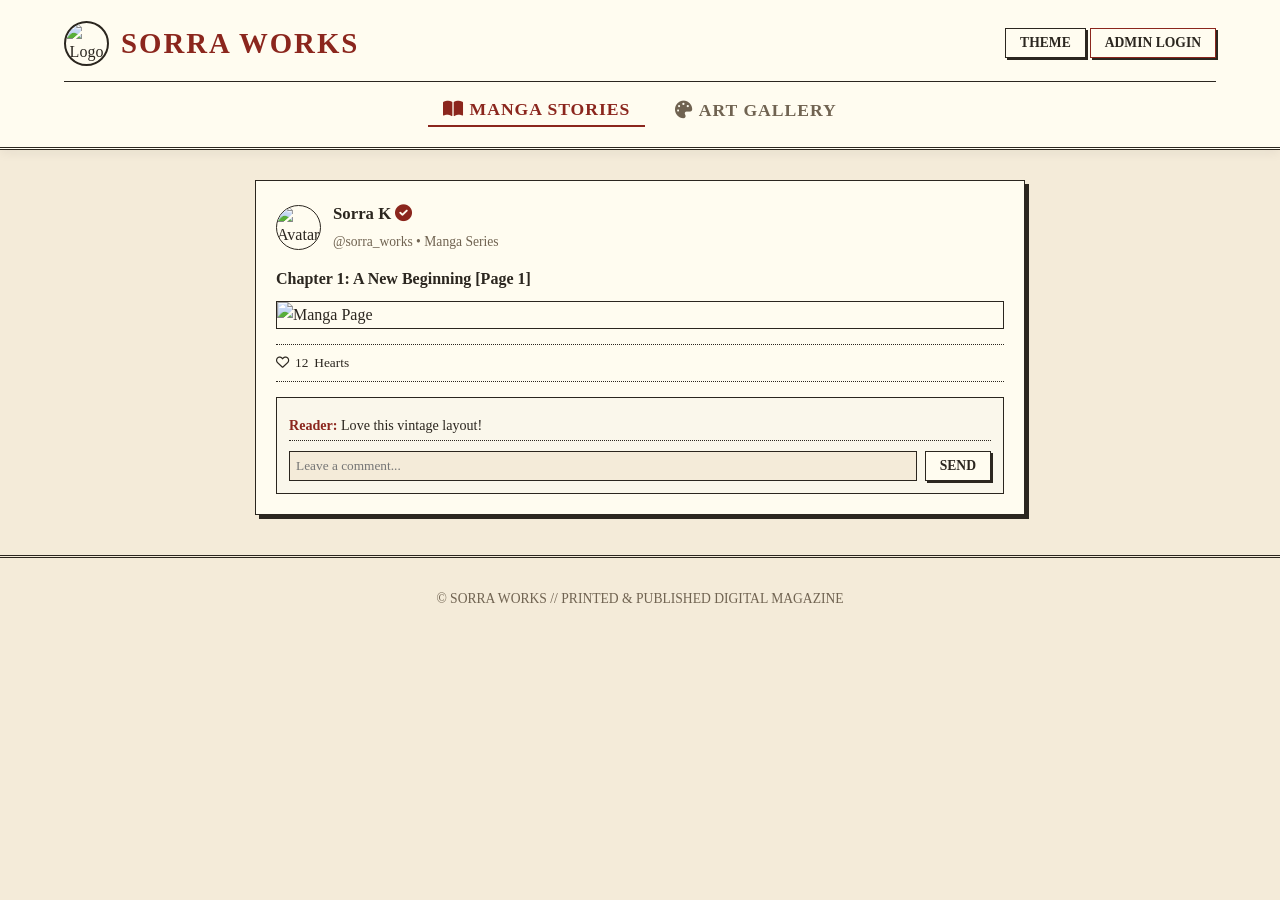
==== commit 305404c7: "Update index.html" ====
--- a/index.html
+++ b/index.html
@@ -1,52 +1,58 @@
 <!DOCTYPE html>
-<html lang="en" data-theme="dark">
+<html lang="en" data-theme="vintage">
 <head>
   <meta charset="UTF-8">
   <meta name="viewport" content="width=device-width, initial-scale=1.0">
-  <title>SORRA WORKS // RETRO PLATFORM</title>
+  <title>SORRA WORKS // VINTAGE PRESS</title>
   <link href="https://cdnjs.cloudflare.com/ajax/libs/font-awesome/6.0.0/css/all.min.css" rel="stylesheet">
   <style>
-    /* RETRO THEME STYLES */
+    /* STYLES THEO PHONG CÁCH VINTAGE MAGAZINE */
     :root {
-      --bg-primary: #0a0a0f;
-      --bg-card: #12121a;
-      --text-main: #00ffcc;
-      --text-muted: #ff71ce;
-      --accent: #ff007f;
-      --border: #00ffcc;
-      --font-retro: 'Courier New', Courier, monospace;
-    }
-
-    [data-theme="light"] {
       --bg-primary: #f4ebd9;
       --bg-card: #fffcf0;
-      --text-main: #111111;
-      --text-muted: #d9534f;
+      --text-main: #2b261f;
+      --text-muted: #706351;
+      --accent: #8b261d; /* Màu đỏ đô vintage */
+      --border: #2b261f;
+      --font-vintage: 'Georgia', 'Times New Roman', serif;
+    }
+
+    [data-theme="dark-vintage"] {
+      --bg-primary: #1c1a17;
+      --bg-card: #26231e;
+      --text-main: #e8ded1;
+      --text-muted: #a69886;
       --accent: #d9534f;
-      --border: #111111;
+      --border: #e8ded1;
     }
 
     * { box-sizing: border-box; margin: 0; padding: 0; }
 
     body {
-      font-family: var(--font-retro);
+      font-family: var(--font-vintage);
       background-color: var(--bg-primary);
       color: var(--text-main);
-      line-height: 1.5;
-    }
-
-    /* HEADER RETRO */
+      line-height: 1.6;
+      transition: all 0.3s ease;
+    }
+
+    /* HEADER & NAVIGATION */
     header {
       background: var(--bg-card);
-      border-bottom: 3px solid var(--border);
-      padding: 15px 5%;
-      display: flex;
-      justify-content: space-between;
-      align-items: center;
+      border-bottom: 3px double var(--border);
+      padding: 20px 5%;
+      text-align: center;
       position: sticky;
       top: 0;
       z-index: 100;
-      box-shadow: 0 4px 0px var(--border);
+      box-shadow: 0 4px 10px rgba(0, 0, 0, 0.05);
+    }
+
+    .header-top {
+      display: flex;
+      justify-content: space-between;
+      align-items: center;
+      margin-bottom: 15px;
     }
 
     .logo-container {
@@ -56,54 +62,77 @@
     }
 
     .site-logo {
-      width: 40px;
-      height: 40px;
+      width: 45px;
+      height: 45px;
       border: 2px solid var(--border);
+      border-radius: 50%;
       object-fit: cover;
     }
 
     .logo-text {
-      font-size: 1.4rem;
+      font-size: 1.8rem;
       font-weight: bold;
       color: var(--accent);
+      letter-spacing: 2px;
       text-transform: uppercase;
-      text-shadow: 2px 2px var(--border);
-    }
-
-    .nav-actions {
-      display: flex;
-      align-items: center;
-      gap: 12px;
-    }
-
-    .btn-retro {
-      padding: 8px 14px;
+      font-family: 'Times New Roman', serif;
+    }
+
+    .btn-vintage {
+      padding: 6px 14px;
       background: var(--bg-card);
       color: var(--text-main);
-      border: 2px solid var(--border);
-      font-family: var(--font-retro);
+      border: 1px solid var(--border);
+      font-family: var(--font-vintage);
+      font-size: 0.85rem;
       font-weight: bold;
       cursor: pointer;
-      box-shadow: 3px 3px 0px var(--border);
-      transition: all 0.1s;
-    }
-
-    .btn-retro:active {
-      transform: translate(2px, 2px);
-      box-shadow: 1px 1px 0px var(--border);
-    }
-
-    /* CONTAINER */
+      box-shadow: 2px 2px 0px var(--border);
+    }
+
+    .btn-vintage:active {
+      transform: translate(1px, 1px);
+      box-shadow: 0px 0px 0px var(--border);
+    }
+
+    /* TABS DIVISION (MANGA VS ILLUSTRATIONS) */
+    .tab-navigation {
+      display: flex;
+      justify-content: center;
+      gap: 15px;
+      border-top: 1px solid var(--border);
+      padding-top: 12px;
+    }
+
+    .tab-btn {
+      background: none;
+      border: none;
+      font-family: var(--font-vintage);
+      font-size: 1.1rem;
+      font-weight: bold;
+      color: var(--text-muted);
+      cursor: pointer;
+      padding: 5px 15px;
+      text-transform: uppercase;
+      letter-spacing: 1px;
+    }
+
+    .tab-btn.active {
+      color: var(--accent);
+      border-bottom: 2px solid var(--accent);
+    }
+
+    /* MAIN CONTAINER */
     .container {
       max-width: 800px;
       margin: 30px auto;
       padding: 0 15px;
     }
 
-    /* ADMIN PANEL */
+    /* SORRA PANEL (ADMIN PANEL) */
     .sorra-panel {
       background: var(--bg-card);
-      border: 3px dashed var(--accent);
+      border: 2px dashed var(--accent);
       padding: 20px;
       margin-bottom: 30px;
       display: none;
@@ -112,35 +141,59 @@
     .sorra-panel h3 {
       color: var(--accent);
       margin-bottom: 10px;
-    }
-
-    /* FEED STYLE LIKE X (TWITTER) */
+      text-transform: uppercase;
+    }
+
+    .panel-form {
+      display: flex;
+      flex-direction: column;
+      gap: 10px;
+      margin-top: 15px;
+    }
+
+    .panel-input {
+      padding: 8px;
+      border: 1px solid var(--border);
+      background: var(--bg-primary);
+      color: var(--text-main);
+      font-family: var(--font-vintage);
+    }
+
+    /* PAGE TABS CONTENT */
+    .tab-content {
+      display: none;
+    }
+
+    .tab-content.active {
+      display: block;
+    }
+
+    /* POST CARD STYLE (TWITTER/X FEED STYLE) */
     .post-card {
       background: var(--bg-card);
-      border: 2px solid var(--border);
-      box-shadow: 5px 5px 0px var(--border);
+      border: 1px solid var(--border);
+      box-shadow: 4px 4px 0px var(--border);
       padding: 20px;
-      margin-bottom: 35px;
+      margin-bottom: 30px;
     }
 
     .post-header {
       display: flex;
       align-items: center;
       gap: 12px;
-      margin-bottom: 15px;
+      margin-bottom: 12px;
     }
 
     .author-avatar {
-      width: 50px;
-      height: 50px;
-      border: 2px solid var(--accent);
+      width: 45px;
+      height: 45px;
+      border: 1px solid var(--border);
       border-radius: 50%;
       object-fit: cover;
     }
 
     .post-author-info h4 {
-      color: var(--text-main);
-      font-size: 1.1rem;
+      font-size: 1.05rem;
     }
 
     .post-author-info span {
@@ -148,24 +201,20 @@
       font-size: 0.85rem;
     }
 
-    .post-content {
-      margin-bottom: 15px;
-    }
-
-    .manga-page-img {
+    .post-image {
       width: 100%;
-      border: 2px solid var(--border);
+      border: 1px solid var(--border);
       margin-top: 10px;
       display: block;
     }
 
-    /* LIKE & REACTION BAR */
+    /* REACTIONS & COMMENTS */
     .action-bar {
       display: flex;
       gap: 20px;
       padding: 10px 0;
-      border-top: 1px dashed var(--border);
-      border-bottom: 1px dashed var(--border);
+      border-top: 1px dotted var(--border);
+      border-bottom: 1px dotted var(--border);
       margin: 15px 0;
     }
 
@@ -173,35 +222,32 @@
       background: none;
       border: none;
       color: var(--text-main);
-      font-family: var(--font-retro);
+      font-family: var(--font-vintage);
       cursor: pointer;
       display: flex;
       align-items: center;
       gap: 6px;
-      font-size: 1rem;
     }
 
     .like-btn.active {
       color: var(--accent);
     }
 
-    /* COMMENTS UNDER EACH PAGE/CHAPTER */
     .comments-container {
-      margin-top: 15px;
-      background: rgba(0, 0, 0, 0.2);
-      padding: 15px;
+      background: rgba(0, 0, 0, 0.02);
+      padding: 12px;
       border: 1px solid var(--border);
     }
 
     .comment-list {
       list-style: none;
-      margin-bottom: 15px;
+      margin-bottom: 10px;
     }
 
     .comment-item {
-      padding: 6px 0;
+      padding: 4px 0;
       border-bottom: 1px dotted var(--border);
-      font-size: 0.9rem;
+      font-size: 0.88rem;
     }
 
     .comment-item strong {
@@ -215,11 +261,11 @@
 
     .comment-input {
       flex: 1;
-      padding: 8px;
+      padding: 6px;
       background: var(--bg-primary);
       border: 1px solid var(--border);
       color: var(--text-main);
-      font-family: var(--font-retro);
+      font-family: var(--font-vintage);
     }
 
     footer {
@@ -227,98 +273,159 @@
       padding: 30px;
       color: var(--text-muted);
       font-size: 0.85rem;
-      border-top: 2px solid var(--border);
+      border-top: 3px double var(--border);
+      margin-top: 40px;
     }
   </style>
 </head>
 <body>
 
   <header>
-    <div class="logo-container">
-      <img src="IMG_1903 (1).PNG" id="siteLogoImg" class="site-logo" alt="Logo">
-      <span class="logo-text">SORRA_WORKS_v1.0</span>
+    <div class="header-top">
+      <div class="logo-container">
+        <img src="IMG_1903 (1).PNG" id="siteLogoImg" class="site-logo" alt="Logo">
+        <span class="logo-text">SORRA WORKS</span>
+      </div>
+
+      <div>
+        <button class="btn-vintage" onclick="toggleTheme()">THEME</button>
+        <button class="btn-vintage" style="border-color: var(--accent);" onclick="loginAdmin()">ADMIN LOGIN</button>
+      </div>
     </div>
 
-    <div class="nav-actions">
-      <button class="btn-retro" onclick="toggleTheme()"><i class="fa-solid fa-circle-half-stroke"></i> THEME</button>
-      <button class="btn-retro" style="border-color: var(--accent);" onclick="loginAdmin()"><i class="fa-solid fa-key"></i> ADMIN</button>
+    <div class="tab-navigation">
+      <button class="tab-btn active" onclick="switchTab('manga-tab', this)"><i class="fa-solid fa-book-open"></i> Manga Stories</button>
+      <button class="tab-btn" onclick="switchTab('art-tab', this)"><i class="fa-solid fa-palette"></i> Art Gallery</button>
     </div>
   </header>
 
   <div class="container">
 
     <div class="sorra-panel" id="sorraPanel">
-      <h3>[SORRA_PANEL // ADMIN_ACCESS]</h3>
-      <p style="font-size: 0.85rem; margin-bottom: 15px;">Control Panel for Sorra K only.</p>
-      <div style="display: flex; gap: 10px; flex-wrap: wrap;">
-        <button class="btn-retro" onclick="changeSiteLogo()">CHANGE LOGO</button>
-        <button class="btn-retro" onclick="changeAvatar()">CHANGE AVATAR</button>
-        <button class="btn-retro" onclick="changeBgColor()">CHANGE RETRO BG</button>
+      <h3>[SORRA PANEL // PUBLISHING CONTROL]</h3>
+      <p style="font-size: 0.85rem; color: var(--text-muted);">Manage your site settings and post new artwork or chapters.</p>
+      
+      <div style="display: flex; gap: 8px; margin-top: 10px;">
+        <button class="btn-vintage" onclick="changeSiteLogo()">Change Logo</button>
+        <button class="btn-vintage" onclick="changeAvatar()">Change Avatar</button>
+      </div>
+
+      <div class="panel-form">
+        <h4 style="margin-top: 10px;">Publish New Post:</h4>
+        <select class="panel-input" id="postCategory">
+          <option value="manga-feed">Manga Stories</option>
+          <option value="art-feed">Art Gallery</option>
+        </select>
+        <input type="text" class="panel-input" id="postTitle" placeholder="Title / Caption">
+        <input type="text" class="panel-input" id="postImage" placeholder="Image File Name (e.g. page1.jpg)">
+        <button class="btn-vintage" style="background: var(--accent); color: white;" onclick="createNewPost()">PUBLISH POST</button>
       </div>
     </div>
 
-    <div class="post-card">
-      <div class="post-header">
-        <img src="IMG_1903 (1).PNG" class="author-avatar site-avatar-img" alt="Avatar">
-        <div class="post-author-info">
-          <h4>Sorra K <i class="fa-solid fa-circle-check" style="color: var(--accent);"></i></h4>
-          <span>@sorra_works • Chapter 1 Release</span>
-        </div>
-      </div>
-
-      <div class="post-content">
-        <p>> CHAPTER 1: A NEW BEGINNING [PAGE 1]</p>
-        <img src="IMG_1903 (1).PNG" class="manga-page-img" alt="Manga Page">
-      </div>
-
-      <div class="action-bar">
-        <button class="like-btn" onclick="addHeart(this)"><i class="fa-regular fa-heart"></i> <span>15</span> HEARTS</button>
-        <button class="like-btn" onclick="addHeart(this)"><i class="fa-regular fa-thumbs-up"></i> <span>8</span> LIKES</button>
-      </div>
-
-      <div class="comments-container">
-        <p style="font-size: 0.85rem; margin-bottom: 10px; color: var(--text-muted);">> PAGE COMMENTS:</p>
-        <ul class="comment-list" id="comments-page-1">
-          <li class="comment-item"><strong>Reader_01:</strong> Awesome art style!</li>
-          <li class="comment-item"><strong>RetroFan:</strong> Love the retro vibes ❤️</li>
-        </ul>
-
-        <div class="comment-box">
-          <input type="text" class="comment-input" id="input-page-1" placeholder="Type a comment...">
-          <button class="btn-retro" onclick="postComment('comments-page-1', 'input-page-1')">SEND</button>
+    <div id="manga-tab" class="tab-content active">
+      <div id="manga-feed">
+        <div class="post-card">
+          <div class="post-header">
+            <img src="IMG_1903 (1).PNG" class="author-avatar site-avatar-img" alt="Avatar">
+            <div class="post-author-info">
+              <h4>Sorra K <i class="fa-solid fa-circle-check" style="color: var(--accent);"></i></h4>
+              <span>@sorra_works • Manga Series</span>
+            </div>
+          </div>
+
+          <div class="post-content">
+            <p><strong>Chapter 1: A New Beginning [Page 1]</strong></p>
+            <img src="IMG_1903 (1).PNG" class="post-image" alt="Manga Page">
+          </div>
+
+          <div class="action-bar">
+            <button class="like-btn" onclick="addHeart(this)"><i class="fa-regular fa-heart"></i> <span>12</span> Hearts</button>
+          </div>
+
+          <div class="comments-container">
+            <ul class="comment-list" id="comments-manga-1">
+              <li class="comment-item"><strong>Reader:</strong> Love this vintage layout!</li>
+            </ul>
+            <div class="comment-box">
+              <input type="text" class="comment-input" id="input-manga-1" placeholder="Leave a comment...">
+              <button class="btn-vintage" onclick="postComment('comments-manga-1', 'input-manga-1')">SEND</button>
+            </div>
+          </div>
         </div>
       </div>
     </div>
 
+    <div id="art-tab" class="tab-content">
+      <div id="art-feed">
+        <div class="post-card">
+          <div class="post-header">
+            <img src="IMG_1903 (1).PNG" class="author-avatar site-avatar-img" alt="Avatar">
+            <div class="post-author-info">
+              <h4>Sorra K <i class="fa-solid fa-circle-check" style="color: var(--accent);"></i></h4>
+              <span>@sorra_works • Illustration</span>
+            </div>
+          </div>
+
+          <div class="post-content">
+            <p><strong>Illustration Concept #1</strong></p>
+            <img src="IMG_1903 (1).PNG" class="post-image" alt="Art Piece">
+          </div>
+
+          <div class="action-bar">
+            <button class="like-btn" onclick="addHeart(this)"><i class="fa-regular fa-heart"></i> <span>24</span> Hearts</button>
+          </div>
+
+          <div class="comments-container">
+            <ul class="comment-list" id="comments-art-1">
+              <li class="comment-item"><strong>ArtLover:</strong> Stunning illustration!</li>
+            </ul>
+            <div class="comment-box">
+              <input type="text" class="comment-input" id="input-art-1" placeholder="Leave a comment...">
+              <button class="btn-vintage" onclick="postComment('comments-art-1', 'input-art-1')">SEND</button>
+            </div>
+          </div>
+        </div>
+      </div>
+    </div>
+
   </div>
 
   <footer>
-    <p>© SORRA WORKS // SYSTEM STATUS: ONLINE</p>
+    <p>© SORRA WORKS // PRINTED & PUBLISHED DIGITAL MAGAZINE</p>
   </footer>
 
   <script>
-    // Theme Switcher (Light / Dark Retro)
+    // Tab Switcher (Chuyển trang Manga Stories / Art Gallery)
+    function switchTab(tabId, btn) {
+      document.querySelectorAll('.tab-content').forEach(tab => tab.classList.remove('active'));
+      document.querySelectorAll('.tab-btn').forEach(b => b.classList.remove('active'));
+      
+      document.getElementById(tabId).classList.add('active');
+      btn.classList.add('active');
+    }
+
+    // Toggle Theme (Vintage Light / Dark)
     function toggleTheme() {
       const body = document.documentElement;
-      if (body.getAttribute('data-theme') === 'light') {
-        body.setAttribute('data-theme', 'dark');
+      if (body.getAttribute('data-theme') === 'vintage') {
+        body.setAttribute('data-theme', 'dark-vintage');
       } else {
-        body.setAttribute('data-theme', 'light');
+        body.setAttribute('data-theme', 'vintage');
       }
     }
 
-    // Admin Login for Sorra Panel
+    // Admin Login
     function loginAdmin() {
       const pass = prompt("ENTER ADMIN KEY:");
       if (pass === "sorra123") {
-        alert("WELCOME SORRA K. ACCESS GRANTED.");
+        alert("ACCESS GRANTED. Sorra Panel Unlocked.");
         document.getElementById('sorraPanel').style.display = 'block';
       } else if (pass !== null) {
         alert("ACCESS DENIED.");
       }
     }
 
-    // Admin Functions
+    // Change Logo & Avatar
     function changeSiteLogo() {
       const img = prompt("Enter Logo Image File Name:");
       if (img) document.getElementById('siteLogoImg').src = img;
@@ -331,12 +438,53 @@
       }
     }
 
-    function changeBgColor() {
-      const color = prompt("Enter Retro Background Hex Code (e.g., #050508):");
-      if (color) document.documentElement.style.setProperty('--bg-primary', color);
-    }
-
-    // Reader Interaction: Likes/Hearts
+    // Admin Action: Create New Post Directly on Site
+    function createNewPost() {
+      const category = document.getElementById('postCategory').value;
+      const title = document.getElementById('postTitle').value.trim();
+      const img = document.getElementById('postImage').value.trim();
+
+      if (!title || !img) {
+        alert("Please enter both a Title and an Image file name.");
+        return;
+      }
+
+      const postId = 'post-' + Date.now();
+      const postHTML = `
+        <div class="post-card">
+          <div class="post-header">
+            <img src="${document.getElementById('siteLogoImg').src}" class="author-avatar site-avatar-img" alt="Avatar">
+            <div class="post-author-info">
+              <h4>Sorra K <i class="fa-solid fa-circle-check" style="color: var(--accent);"></i></h4>
+              <span>@sorra_works • Just Now</span>
+            </div>
+          </div>
+          <div class="post-content">
+            <p><strong>${title}</strong></p>
+            <img src="${img}" class="post-image" alt="Post Image">
+          </div>
+          <div class="action-bar">
+            <button class="like-btn" onclick="addHeart(this)"><i class="fa-regular fa-heart"></i> <span>0</span> Hearts</button>
+          </div>
+          <div class="comments-container">
+            <ul class="comment-list" id="comments-${postId}"></ul>
+            <div class="comment-box">
+              <input type="text" class="comment-input" id="input-${postId}" placeholder="Leave a comment...">
+              <button class="btn-vintage" onclick="postComment('comments-${postId}', 'input-${postId}')">SEND</button>
+            </div>
+          </div>
+        </div>
+      `;
+
+      document.getElementById(category).insertAdjacentHTML('afterbegin', postHTML);
+      alert("Post published successfully!");
+
+      // Clear Inputs
+      document.getElementById('postTitle').value = '';
+      document.getElementById('postImage').value = '';
+    }
+
+    // Interaction: Like
     function addHeart(btn) {
       const count = btn.querySelector('span');
       let val = parseInt(count.textContent);
@@ -351,7 +499,7 @@
       }
     }
 
-    // Reader Interaction: Comments under each page
+    // Interaction: Comments
     function postComment(listId, inputId) {
       const input = document.getElementById(inputId);
       const text = input.value.trim();
@@ -359,7 +507,7 @@
         const ul = document.getElementById(listId);
         const li = document.createElement('li');
         li.className = 'comment-item';
-        li.innerHTML = `<strong>Viewer:</strong> ${text}`;
+        li.innerHTML = `<strong>Reader:</strong> ${text}`;
         ul.appendChild(li);
         input.value = "";
       }
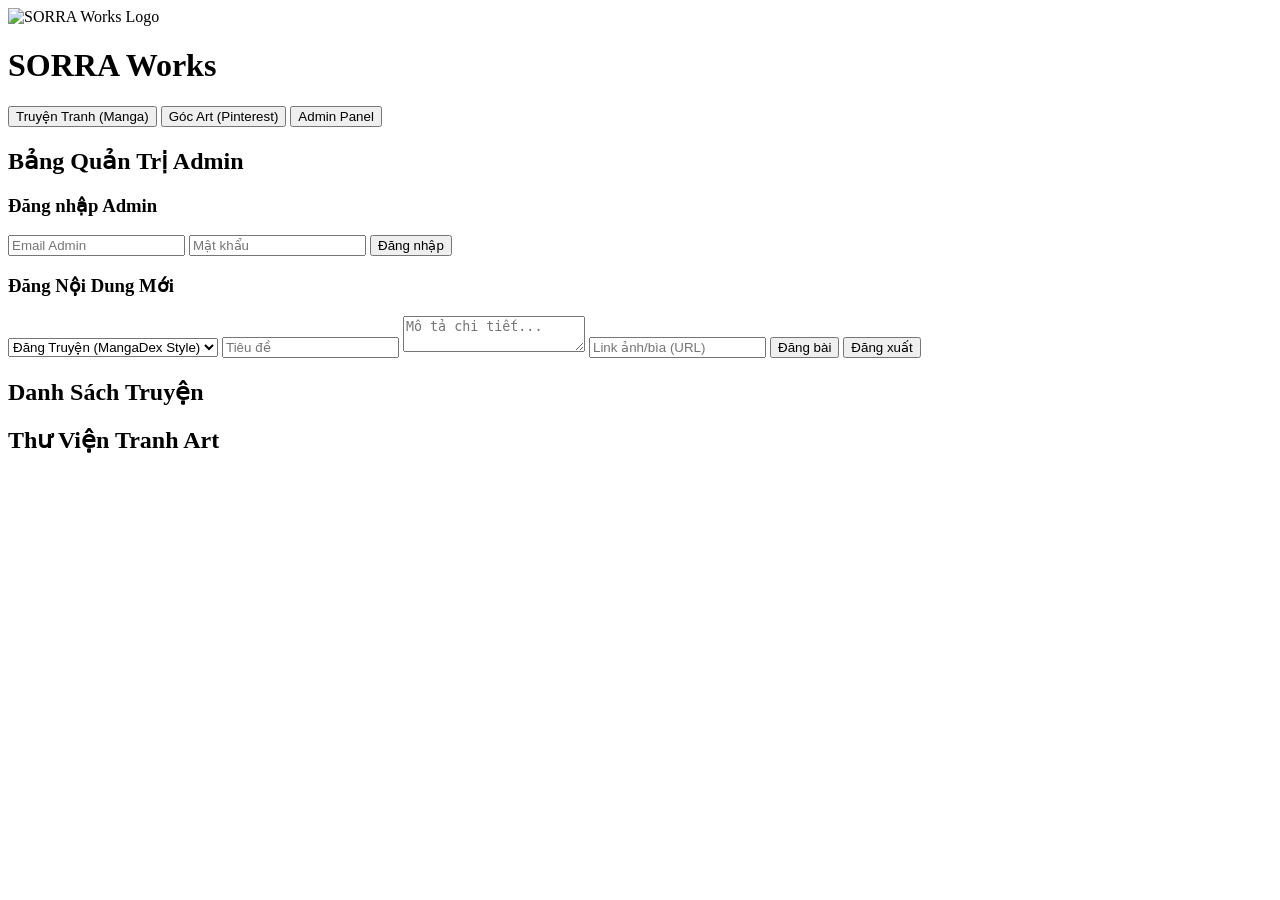
==== commit f2100d14: "Update index.html" ====
--- a/index.html
+++ b/index.html
@@ -1,518 +1,65 @@
 <!DOCTYPE html>
-<html lang="en" data-theme="vintage">
+<html lang="vi">
 <head>
-  <meta charset="UTF-8">
-  <meta name="viewport" content="width=device-width, initial-scale=1.0">
-  <title>SORRA WORKS // VINTAGE PRESS</title>
-  <link href="https://cdnjs.cloudflare.com/ajax/libs/font-awesome/6.0.0/css/all.min.css" rel="stylesheet">
-  <style>
-    /* STYLES THEO PHONG CÁCH VINTAGE MAGAZINE */
-    :root {
-      --bg-primary: #f4ebd9;
-      --bg-card: #fffcf0;
-      --text-main: #2b261f;
-      --text-muted: #706351;
-      --accent: #8b261d; /* Màu đỏ đô vintage */
-      --border: #2b261f;
-      --font-vintage: 'Georgia', 'Times New Roman', serif;
-    }
-
-    [data-theme="dark-vintage"] {
-      --bg-primary: #1c1a17;
-      --bg-card: #26231e;
-      --text-main: #e8ded1;
-      --text-muted: #a69886;
-      --accent: #d9534f;
-      --border: #e8ded1;
-    }
-
-    * { box-sizing: border-box; margin: 0; padding: 0; }
-
-    body {
-      font-family: var(--font-vintage);
-      background-color: var(--bg-primary);
-      color: var(--text-main);
-      line-height: 1.6;
-      transition: all 0.3s ease;
-    }
-
-    /* HEADER & NAVIGATION */
-    header {
-      background: var(--bg-card);
-      border-bottom: 3px double var(--border);
-      padding: 20px 5%;
-      text-align: center;
-      position: sticky;
-      top: 0;
-      z-index: 100;
-      box-shadow: 0 4px 10px rgba(0, 0, 0, 0.05);
-    }
-
-    .header-top {
-      display: flex;
-      justify-content: space-between;
-      align-items: center;
-      margin-bottom: 15px;
-    }
-
-    .logo-container {
-      display: flex;
-      align-items: center;
-      gap: 12px;
-    }
-
-    .site-logo {
-      width: 45px;
-      height: 45px;
-      border: 2px solid var(--border);
-      border-radius: 50%;
-      object-fit: cover;
-    }
-
-    .logo-text {
-      font-size: 1.8rem;
-      font-weight: bold;
-      color: var(--accent);
-      letter-spacing: 2px;
-      text-transform: uppercase;
-      font-family: 'Times New Roman', serif;
-    }
-
-    .btn-vintage {
-      padding: 6px 14px;
-      background: var(--bg-card);
-      color: var(--text-main);
-      border: 1px solid var(--border);
-      font-family: var(--font-vintage);
-      font-size: 0.85rem;
-      font-weight: bold;
-      cursor: pointer;
-      box-shadow: 2px 2px 0px var(--border);
-    }
-
-    .btn-vintage:active {
-      transform: translate(1px, 1px);
-      box-shadow: 0px 0px 0px var(--border);
-    }
-
-    /* TABS DIVISION (MANGA VS ILLUSTRATIONS) */
-    .tab-navigation {
-      display: flex;
-      justify-content: center;
-      gap: 15px;
-      border-top: 1px solid var(--border);
-      padding-top: 12px;
-    }
-
-    .tab-btn {
-      background: none;
-      border: none;
-      font-family: var(--font-vintage);
-      font-size: 1.1rem;
-      font-weight: bold;
-      color: var(--text-muted);
-      cursor: pointer;
-      padding: 5px 15px;
-      text-transform: uppercase;
-      letter-spacing: 1px;
-    }
-
-    .tab-btn.active {
-      color: var(--accent);
-      border-bottom: 2px solid var(--accent);
-    }
-
-    /* MAIN CONTAINER */
-    .container {
-      max-width: 800px;
-      margin: 30px auto;
-      padding: 0 15px;
-    }
-
-    /* SORRA PANEL (ADMIN PANEL) */
-    .sorra-panel {
-      background: var(--bg-card);
-      border: 2px dashed var(--accent);
-      padding: 20px;
-      margin-bottom: 30px;
-      display: none;
-    }
-
-    .sorra-panel h3 {
-      color: var(--accent);
-      margin-bottom: 10px;
-      text-transform: uppercase;
-    }
-
-    .panel-form {
-      display: flex;
-      flex-direction: column;
-      gap: 10px;
-      margin-top: 15px;
-    }
-
-    .panel-input {
-      padding: 8px;
-      border: 1px solid var(--border);
-      background: var(--bg-primary);
-      color: var(--text-main);
-      font-family: var(--font-vintage);
-    }
-
-    /* PAGE TABS CONTENT */
-    .tab-content {
-      display: none;
-    }
-
-    .tab-content.active {
-      display: block;
-    }
-
-    /* POST CARD STYLE (TWITTER/X FEED STYLE) */
-    .post-card {
-      background: var(--bg-card);
-      border: 1px solid var(--border);
-      box-shadow: 4px 4px 0px var(--border);
-      padding: 20px;
-      margin-bottom: 30px;
-    }
-
-    .post-header {
-      display: flex;
-      align-items: center;
-      gap: 12px;
-      margin-bottom: 12px;
-    }
-
-    .author-avatar {
-      width: 45px;
-      height: 45px;
-      border: 1px solid var(--border);
-      border-radius: 50%;
-      object-fit: cover;
-    }
-
-    .post-author-info h4 {
-      font-size: 1.05rem;
-    }
-
-    .post-author-info span {
-      color: var(--text-muted);
-      font-size: 0.85rem;
-    }
-
-    .post-image {
-      width: 100%;
-      border: 1px solid var(--border);
-      margin-top: 10px;
-      display: block;
-    }
-
-    /* REACTIONS & COMMENTS */
-    .action-bar {
-      display: flex;
-      gap: 20px;
-      padding: 10px 0;
-      border-top: 1px dotted var(--border);
-      border-bottom: 1px dotted var(--border);
-      margin: 15px 0;
-    }
-
-    .like-btn {
-      background: none;
-      border: none;
-      color: var(--text-main);
-      font-family: var(--font-vintage);
-      cursor: pointer;
-      display: flex;
-      align-items: center;
-      gap: 6px;
-    }
-
-    .like-btn.active {
-      color: var(--accent);
-    }
-
-    .comments-container {
-      background: rgba(0, 0, 0, 0.02);
-      padding: 12px;
-      border: 1px solid var(--border);
-    }
-
-    .comment-list {
-      list-style: none;
-      margin-bottom: 10px;
-    }
-
-    .comment-item {
-      padding: 4px 0;
-      border-bottom: 1px dotted var(--border);
-      font-size: 0.88rem;
-    }
-
-    .comment-item strong {
-      color: var(--accent);
-    }
-
-    .comment-box {
-      display: flex;
-      gap: 8px;
-    }
-
-    .comment-input {
-      flex: 1;
-      padding: 6px;
-      background: var(--bg-primary);
-      border: 1px solid var(--border);
-      color: var(--text-main);
-      font-family: var(--font-vintage);
-    }
-
-    footer {
-      text-align: center;
-      padding: 30px;
-      color: var(--text-muted);
-      font-size: 0.85rem;
-      border-top: 3px double var(--border);
-      margin-top: 40px;
-    }
-  </style>
+    <meta charset="UTF-8">
+    <meta name="viewport" content="width=device-width, initial-scale=1.0">
+    <title>SORRA Works</title>
+    <link rel="stylesheet" href="style.css">
+    <link href="https://fonts.googleapis.com/css2?family=Playfair+Display:ital,wght@0,600;0,700;1,400&family=Merriweather:wght@300;400;700&display=swap" rel="stylesheet">
 </head>
 <body>
 
-  <header>
-    <div class="header-top">
-      <div class="logo-container">
-        <img src="IMG_1903 (1).PNG" id="siteLogoImg" class="site-logo" alt="Logo">
-        <span class="logo-text">SORRA WORKS</span>
-      </div>
+    <header class="navbar">
+        <div class="logo-container">
+            <img id="site-logo" src="https://via.placeholder.com/50" alt="SORRA Works Logo">
+            <h1 id="site-title">SORRA Works</h1>
+        </div>
+        <nav>
+            <button onclick="switchTab('manga')">Truyện Tranh (Manga)</button>
+            <button onclick="switchTab('pinterest')">Góc Art (Pinterest)</button>
+            <button id="admin-btn" onclick="toggleAdminPanel()">Admin Panel</button>
+        </nav>
+    </header>
 
-      <div>
-        <button class="btn-vintage" onclick="toggleTheme()">THEME</button>
-        <button class="btn-vintage" style="border-color: var(--accent);" onclick="loginAdmin()">ADMIN LOGIN</button>
-      </div>
-    </div>
+    <section id="admin-panel" class="hidden">
+        <h2>Bảng Quản Trị Admin</h2>
+        <div id="login-form">
+            <h3>Đăng nhập Admin</h3>
+            <input type="email" id="admin-email" placeholder="Email Admin">
+            <input type="password" id="admin-pass" placeholder="Mật khẩu">
+            <button onclick="loginAdmin()">Đăng nhập</button>
+        </div>
 
-    <div class="tab-navigation">
-      <button class="tab-btn active" onclick="switchTab('manga-tab', this)"><i class="fa-solid fa-book-open"></i> Manga Stories</button>
-      <button class="tab-btn" onclick="switchTab('art-tab', this)"><i class="fa-solid fa-palette"></i> Art Gallery</button>
-    </div>
-  </header>
+        <div id="upload-form" class="hidden">
+            <h3>Đăng Nội Dung Mới</h3>
+            <select id="post-type">
+                <option value="manga">Đăng Truyện (MangaDex Style)</option>
+                <option value="art">Đăng Ảnh (Pinterest Style)</option>
+            </select>
+            <input type="text" id="post-title" placeholder="Tiêu đề">
+            <textarea id="post-desc" placeholder="Mô tả chi tiết..."></textarea>
+            <input type="text" id="post-image-url" placeholder="Link ảnh/bìa (URL)">
+            <button onclick="createPost()">Đăng bài</button>
+            <button onclick="logoutAdmin()">Đăng xuất</button>
+        </div>
+    </section>
 
-  <div class="container">
+    <main id="manga-section" class="tab-content">
+        <h2>Danh Sách Truyện</h2>
+        <div class="manga-grid" id="manga-container">
+            </div>
+    </main>
 
-    <div class="sorra-panel" id="sorraPanel">
-      <h3>[SORRA PANEL // PUBLISHING CONTROL]</h3>
-      <p style="font-size: 0.85rem; color: var(--text-muted);">Manage your site settings and post new artwork or chapters.</p>
-      
-      <div style="display: flex; gap: 8px; margin-top: 10px;">
-        <button class="btn-vintage" onclick="changeSiteLogo()">Change Logo</button>
-        <button class="btn-vintage" onclick="changeAvatar()">Change Avatar</button>
-      </div>
+    <main id="pinterest-section" class="tab-content hidden">
+        <h2>Thư Viện Tranh Art</h2>
+        <div class="pin-grid" id="pinterest-container">
+            </div>
+    </main>
 
-      <div class="panel-form">
-        <h4 style="margin-top: 10px;">Publish New Post:</h4>
-        <select class="panel-input" id="postCategory">
-          <option value="manga-feed">Manga Stories</option>
-          <option value="art-feed">Art Gallery</option>
-        </select>
-        <input type="text" class="panel-input" id="postTitle" placeholder="Title / Caption">
-        <input type="text" class="panel-input" id="postImage" placeholder="Image File Name (e.g. page1.jpg)">
-        <button class="btn-vintage" style="background: var(--accent); color: white;" onclick="createNewPost()">PUBLISH POST</button>
-      </div>
-    </div>
-
-    <div id="manga-tab" class="tab-content active">
-      <div id="manga-feed">
-        <div class="post-card">
-          <div class="post-header">
-            <img src="IMG_1903 (1).PNG" class="author-avatar site-avatar-img" alt="Avatar">
-            <div class="post-author-info">
-              <h4>Sorra K <i class="fa-solid fa-circle-check" style="color: var(--accent);"></i></h4>
-              <span>@sorra_works • Manga Series</span>
-            </div>
-          </div>
-
-          <div class="post-content">
-            <p><strong>Chapter 1: A New Beginning [Page 1]</strong></p>
-            <img src="IMG_1903 (1).PNG" class="post-image" alt="Manga Page">
-          </div>
-
-          <div class="action-bar">
-            <button class="like-btn" onclick="addHeart(this)"><i class="fa-regular fa-heart"></i> <span>12</span> Hearts</button>
-          </div>
-
-          <div class="comments-container">
-            <ul class="comment-list" id="comments-manga-1">
-              <li class="comment-item"><strong>Reader:</strong> Love this vintage layout!</li>
-            </ul>
-            <div class="comment-box">
-              <input type="text" class="comment-input" id="input-manga-1" placeholder="Leave a comment...">
-              <button class="btn-vintage" onclick="postComment('comments-manga-1', 'input-manga-1')">SEND</button>
-            </div>
-          </div>
-        </div>
-      </div>
-    </div>
-
-    <div id="art-tab" class="tab-content">
-      <div id="art-feed">
-        <div class="post-card">
-          <div class="post-header">
-            <img src="IMG_1903 (1).PNG" class="author-avatar site-avatar-img" alt="Avatar">
-            <div class="post-author-info">
-              <h4>Sorra K <i class="fa-solid fa-circle-check" style="color: var(--accent);"></i></h4>
-              <span>@sorra_works • Illustration</span>
-            </div>
-          </div>
-
-          <div class="post-content">
-            <p><strong>Illustration Concept #1</strong></p>
-            <img src="IMG_1903 (1).PNG" class="post-image" alt="Art Piece">
-          </div>
-
-          <div class="action-bar">
-            <button class="like-btn" onclick="addHeart(this)"><i class="fa-regular fa-heart"></i> <span>24</span> Hearts</button>
-          </div>
-
-          <div class="comments-container">
-            <ul class="comment-list" id="comments-art-1">
-              <li class="comment-item"><strong>ArtLover:</strong> Stunning illustration!</li>
-            </ul>
-            <div class="comment-box">
-              <input type="text" class="comment-input" id="input-art-1" placeholder="Leave a comment...">
-              <button class="btn-vintage" onclick="postComment('comments-art-1', 'input-art-1')">SEND</button>
-            </div>
-          </div>
-        </div>
-      </div>
-    </div>
-
-  </div>
-
-  <footer>
-    <p>© SORRA WORKS // PRINTED & PUBLISHED DIGITAL MAGAZINE</p>
-  </footer>
-
-  <script>
-    // Tab Switcher (Chuyển trang Manga Stories / Art Gallery)
-    function switchTab(tabId, btn) {
-      document.querySelectorAll('.tab-content').forEach(tab => tab.classList.remove('active'));
-      document.querySelectorAll('.tab-btn').forEach(b => b.classList.remove('active'));
-      
-      document.getElementById(tabId).classList.add('active');
-      btn.classList.add('active');
-    }
-
-    // Toggle Theme (Vintage Light / Dark)
-    function toggleTheme() {
-      const body = document.documentElement;
-      if (body.getAttribute('data-theme') === 'vintage') {
-        body.setAttribute('data-theme', 'dark-vintage');
-      } else {
-        body.setAttribute('data-theme', 'vintage');
-      }
-    }
-
-    // Admin Login
-    function loginAdmin() {
-      const pass = prompt("ENTER ADMIN KEY:");
-      if (pass === "sorra123") {
-        alert("ACCESS GRANTED. Sorra Panel Unlocked.");
-        document.getElementById('sorraPanel').style.display = 'block';
-      } else if (pass !== null) {
-        alert("ACCESS DENIED.");
-      }
-    }
-
-    // Change Logo & Avatar
-    function changeSiteLogo() {
-      const img = prompt("Enter Logo Image File Name:");
-      if (img) document.getElementById('siteLogoImg').src = img;
-    }
-
-    function changeAvatar() {
-      const img = prompt("Enter Avatar Image File Name:");
-      if (img) {
-        document.querySelectorAll('.site-avatar-img').forEach(el => el.src = img);
-      }
-    }
-
-    // Admin Action: Create New Post Directly on Site
-    function createNewPost() {
-      const category = document.getElementById('postCategory').value;
-      const title = document.getElementById('postTitle').value.trim();
-      const img = document.getElementById('postImage').value.trim();
-
-      if (!title || !img) {
-        alert("Please enter both a Title and an Image file name.");
-        return;
-      }
-
-      const postId = 'post-' + Date.now();
-      const postHTML = `
-        <div class="post-card">
-          <div class="post-header">
-            <img src="${document.getElementById('siteLogoImg').src}" class="author-avatar site-avatar-img" alt="Avatar">
-            <div class="post-author-info">
-              <h4>Sorra K <i class="fa-solid fa-circle-check" style="color: var(--accent);"></i></h4>
-              <span>@sorra_works • Just Now</span>
-            </div>
-          </div>
-          <div class="post-content">
-            <p><strong>${title}</strong></p>
-            <img src="${img}" class="post-image" alt="Post Image">
-          </div>
-          <div class="action-bar">
-            <button class="like-btn" onclick="addHeart(this)"><i class="fa-regular fa-heart"></i> <span>0</span> Hearts</button>
-          </div>
-          <div class="comments-container">
-            <ul class="comment-list" id="comments-${postId}"></ul>
-            <div class="comment-box">
-              <input type="text" class="comment-input" id="input-${postId}" placeholder="Leave a comment...">
-              <button class="btn-vintage" onclick="postComment('comments-${postId}', 'input-${postId}')">SEND</button>
-            </div>
-          </div>
-        </div>
-      `;
-
-      document.getElementById(category).insertAdjacentHTML('afterbegin', postHTML);
-      alert("Post published successfully!");
-
-      // Clear Inputs
-      document.getElementById('postTitle').value = '';
-      document.getElementById('postImage').value = '';
-    }
-
-    // Interaction: Like
-    function addHeart(btn) {
-      const count = btn.querySelector('span');
-      let val = parseInt(count.textContent);
-      if (!btn.classList.contains('active')) {
-        btn.classList.add('active');
-        btn.querySelector('i').className = 'fa-solid fa-heart';
-        count.textContent = val + 1;
-      } else {
-        btn.classList.remove('active');
-        btn.querySelector('i').className = 'fa-regular fa-heart';
-        count.textContent = val - 1;
-      }
-    }
-
-    // Interaction: Comments
-    function postComment(listId, inputId) {
-      const input = document.getElementById(inputId);
-      const text = input.value.trim();
-      if (text !== "") {
-        const ul = document.getElementById(listId);
-        const li = document.createElement('li');
-        li.className = 'comment-item';
-        li.innerHTML = `<strong>Reader:</strong> ${text}`;
-        ul.appendChild(li);
-        input.value = "";
-      }
-    }
-  </script>
-
+    <script src="https://www.gstatic.com/firebasejs/9.22.1/firebase-app-compat.js"></script>
+    <script src="https://www.gstatic.com/firebasejs/9.22.1/firebase-firestore-compat.js"></script>
+    <script src="https://www.gstatic.com/firebasejs/9.22.1/firebase-auth-compat.js"></script>
+    
+    <script src="app.js"></script>
 </body>
 </html>
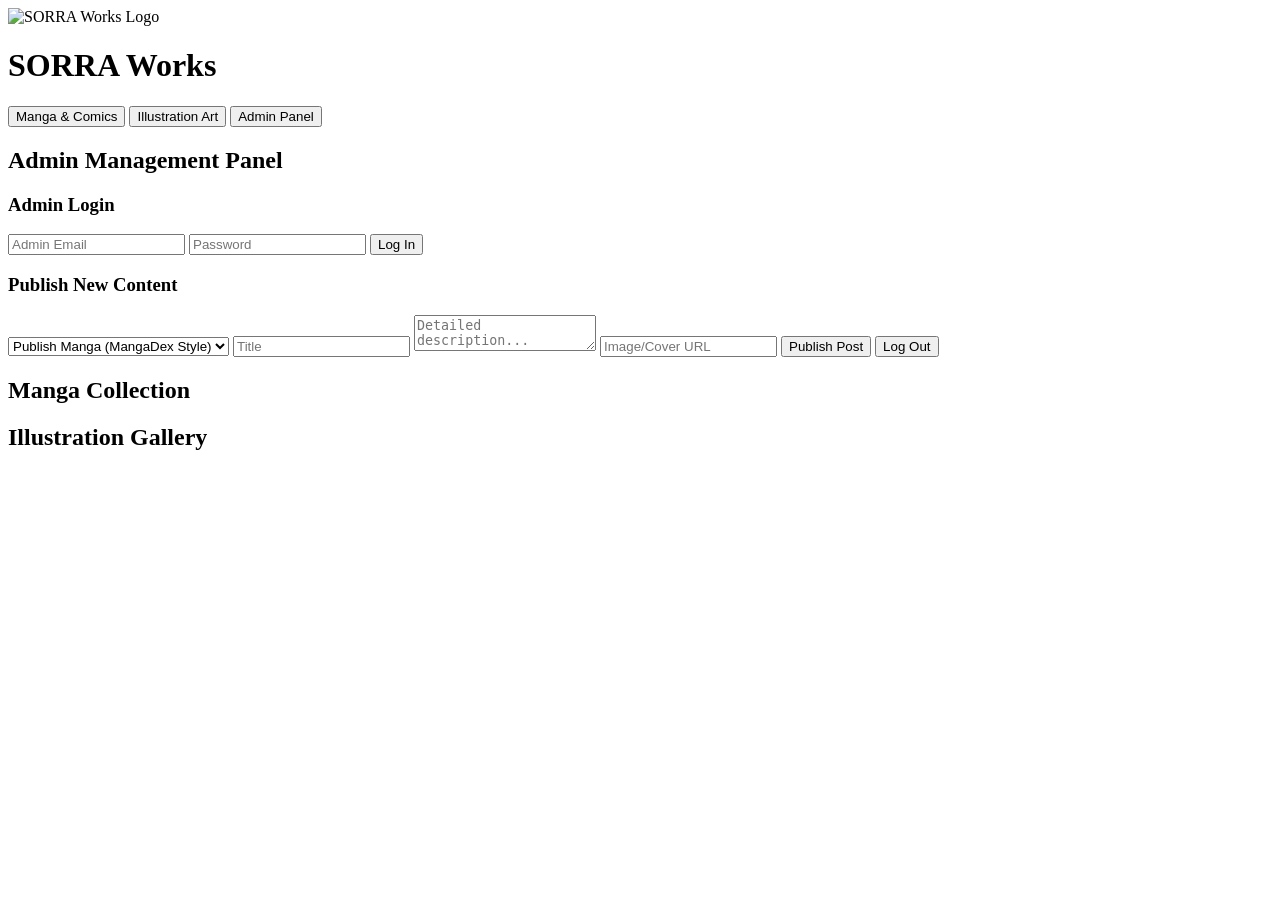
==== commit d196bc4d: "Create index.html" ====
--- a/index.html
+++ b/index.html
@@ -1,5 +1,5 @@
 <!DOCTYPE html>
-<html lang="vi">
+<html lang="en">
 <head>
     <meta charset="UTF-8">
     <meta name="viewport" content="width=device-width, initial-scale=1.0">
@@ -15,44 +15,44 @@
             <h1 id="site-title">SORRA Works</h1>
         </div>
         <nav>
-            <button onclick="switchTab('manga')">Truyện Tranh (Manga)</button>
-            <button onclick="switchTab('pinterest')">Góc Art (Pinterest)</button>
+            <button onclick="switchTab('manga')">Manga & Comics</button>
+            <button onclick="switchTab('illustration')">Illustration Art</button>
             <button id="admin-btn" onclick="toggleAdminPanel()">Admin Panel</button>
         </nav>
     </header>
 
     <section id="admin-panel" class="hidden">
-        <h2>Bảng Quản Trị Admin</h2>
+        <h2>Admin Management Panel</h2>
         <div id="login-form">
-            <h3>Đăng nhập Admin</h3>
-            <input type="email" id="admin-email" placeholder="Email Admin">
-            <input type="password" id="admin-pass" placeholder="Mật khẩu">
-            <button onclick="loginAdmin()">Đăng nhập</button>
+            <h3>Admin Login</h3>
+            <input type="email" id="admin-email" placeholder="Admin Email">
+            <input type="password" id="admin-pass" placeholder="Password">
+            <button onclick="loginAdmin()">Log In</button>
         </div>
 
         <div id="upload-form" class="hidden">
-            <h3>Đăng Nội Dung Mới</h3>
+            <h3>Publish New Content</h3>
             <select id="post-type">
-                <option value="manga">Đăng Truyện (MangaDex Style)</option>
-                <option value="art">Đăng Ảnh (Pinterest Style)</option>
+                <option value="manga">Publish Manga (MangaDex Style)</option>
+                <option value="art">Publish Illustration</option>
             </select>
-            <input type="text" id="post-title" placeholder="Tiêu đề">
-            <textarea id="post-desc" placeholder="Mô tả chi tiết..."></textarea>
-            <input type="text" id="post-image-url" placeholder="Link ảnh/bìa (URL)">
-            <button onclick="createPost()">Đăng bài</button>
-            <button onclick="logoutAdmin()">Đăng xuất</button>
+            <input type="text" id="post-title" placeholder="Title">
+            <textarea id="post-desc" placeholder="Detailed description..."></textarea>
+            <input type="text" id="post-image-url" placeholder="Image/Cover URL">
+            <button onclick="createPost()">Publish Post</button>
+            <button onclick="logoutAdmin()">Log Out</button>
         </div>
     </section>
 
     <main id="manga-section" class="tab-content">
-        <h2>Danh Sách Truyện</h2>
+        <h2>Manga Collection</h2>
         <div class="manga-grid" id="manga-container">
             </div>
     </main>
 
-    <main id="pinterest-section" class="tab-content hidden">
-        <h2>Thư Viện Tranh Art</h2>
-        <div class="pin-grid" id="pinterest-container">
+    <main id="illustration-section" class="tab-content hidden">
+        <h2>Illustration Gallery</h2>
+        <div class="illustration-grid" id="illustration-container">
             </div>
     </main>
 
